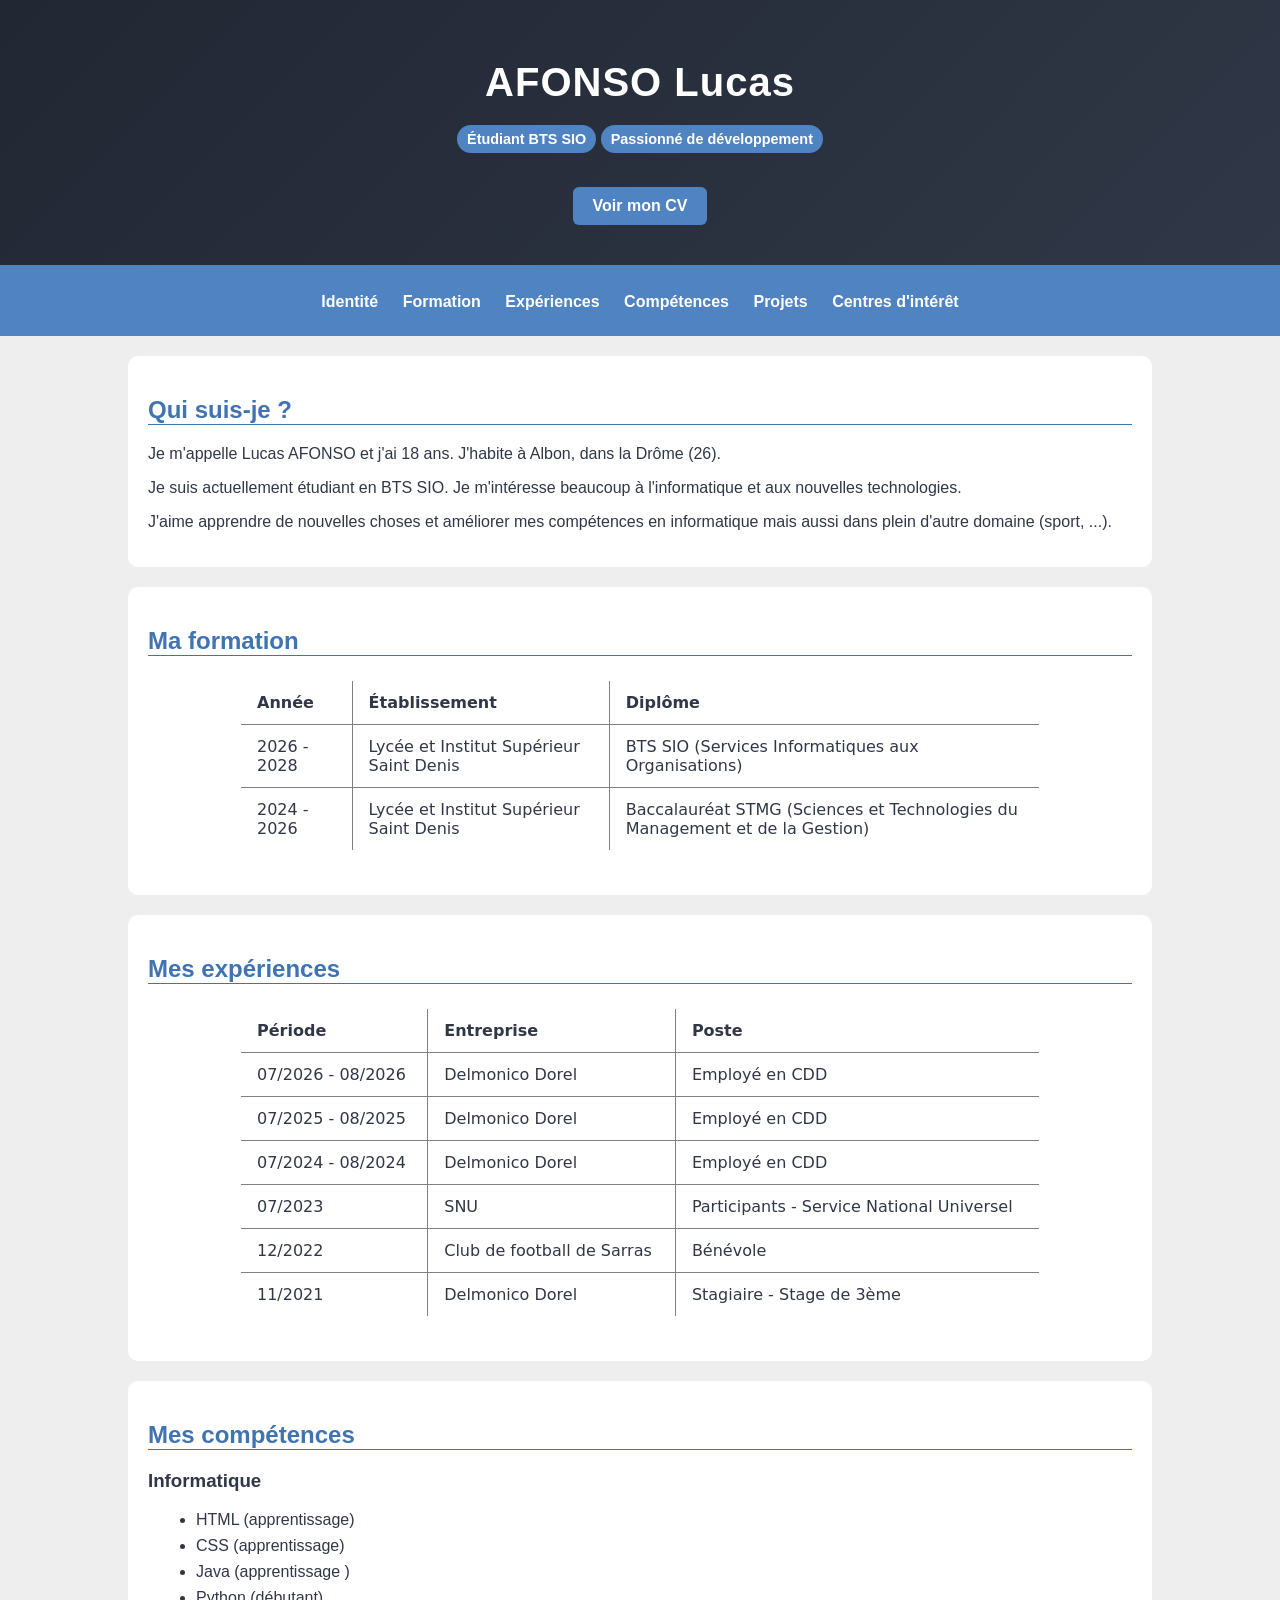
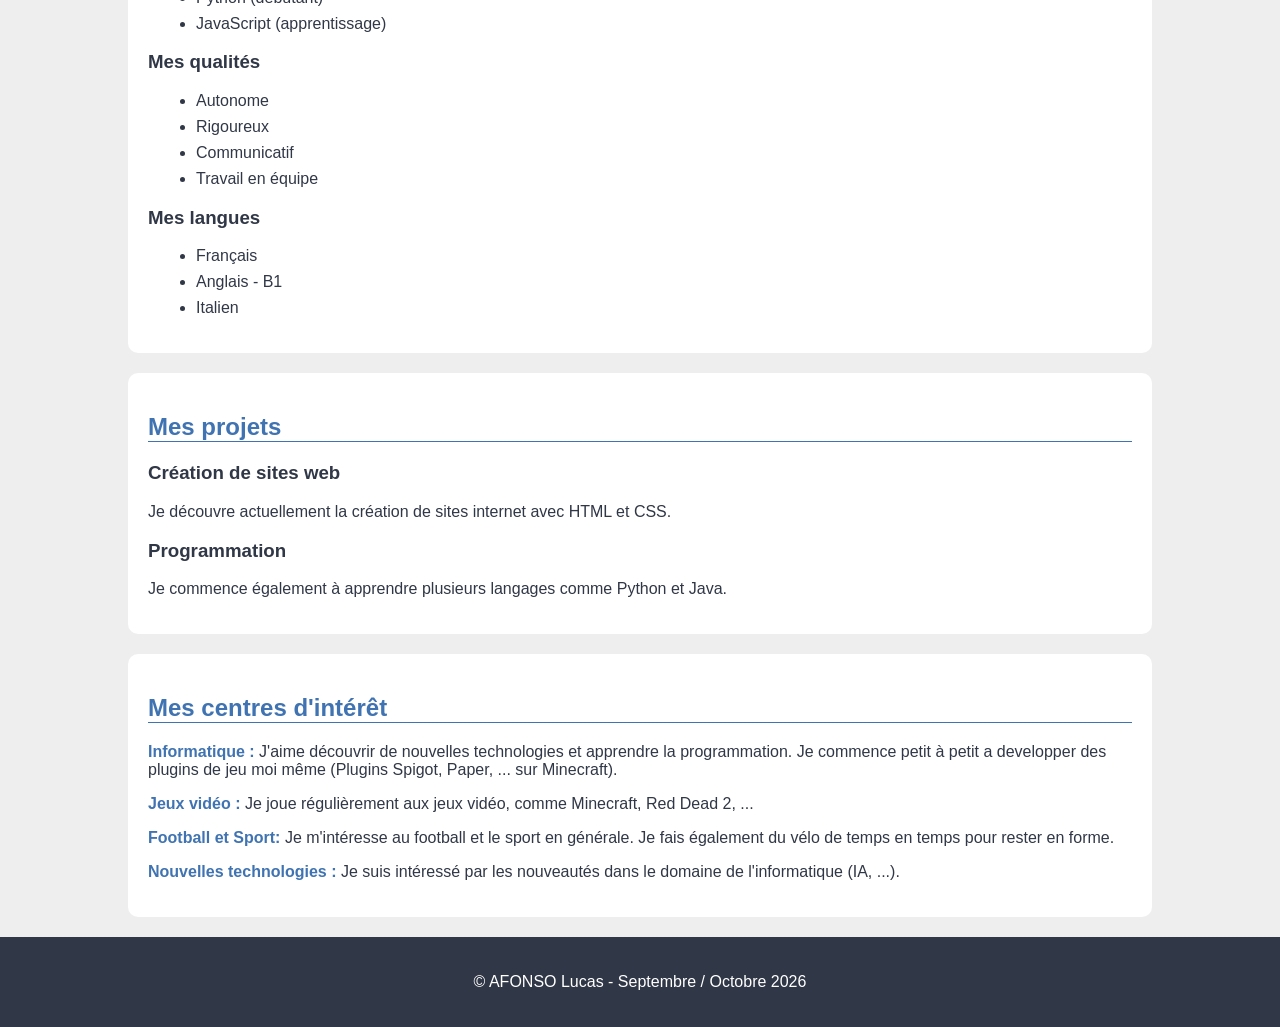
==== index.html @ 502ce1e8 "Add files via upload" ====
<!doctype html>
<html lang="fr">

<head>
  <meta charset="UTF-8" />
  <title>AFONSO Lucas, ma biographie</title>
  <link rel="stylesheet" href="css/style.css" />
</head>

<body>
  <header>
  <div class="header-container">
    <h1>AFONSO Lucas</h1>
    <p class="badge">Étudiant BTS SIO</p>
    <p class="badge">Passionné de développement</p>
    <div class="header-actions">
      <a href="CV .pdf" class="btn-primary" target="_blank">Voir mon CV</a>
    </div>
  </div>
</header>
  <nav>
    <a href="#identite">Identité</a>
    <a href="#formation">Formation</a>
    <a href="#experiences">Expériences</a>
    <a href="#competences">Compétences</a>
    <a href="#projets">Projets</a>
    <a href="#interets">Centres d'intérêt</a>
  </nav>
  <main>
    <!-- Mon identité -->
    <section id="identite">
      <h2>Qui suis-je ?</h2>
      <p>
        Je m'appelle Lucas AFONSO et j'ai 18 ans. J'habite à Albon, dans la
        Drôme (26).
      </p>
      <p>
        Je suis actuellement étudiant en BTS SIO. Je m'intéresse beaucoup à
        l'informatique et aux nouvelles technologies.
      </p>
      <p>
        J'aime apprendre de nouvelles choses et améliorer mes compétences en
        informatique mais aussi dans plein d'autre domaine (sport, ...).
      </p>
    </section>

    <!-- Ma formation -->
    <section id="formation">
      <h2>Ma formation</h2>
      <table border="1">
        <thead>
          <tr>
            <th scope="col">Année</th>
            <th scope="col">Établissement</th>
            <th scope="col">Diplôme</th>
          </tr>
        </thead>
        <tbody>
          <tr>
            <td>2026 - 2028</td>
            <td>Lycée et Institut Supérieur Saint Denis</td>
            <td>BTS SIO (Services Informatiques aux Organisations)</td>
          </tr>
          <tr>
            <td>2024 - 2026</td>
            <td>Lycée et Institut Supérieur Saint Denis</td>
            <td>Baccalauréat STMG (Sciences et Technologies du Management et de la Gestion)</td>
          </tr>
        </tbody>
      </table>
    </section>

    <!-- Mes expériences -->
    <section id="experiences">
      <h2>Mes expériences</h2>
      <table border="1">
        <thead>
          <tr>
            <th scope="col">Période</th>
            <th scope="col">Entreprise</th>
            <th scope="col">Poste</th>
          </tr>
        </thead>
        <tbody>
          <tr>
            <td>07/2026 - 08/2026</td>
            <td>Delmonico Dorel</td>
            <td>Employé en CDD</td>
          </tr>
          <tr>
            <td>07/2025 - 08/2025</td>
            <td>Delmonico Dorel</td>
            <td>Employé en CDD</td>
          </tr>
          <tr>
            <td>07/2024 - 08/2024</td>
            <td>Delmonico Dorel</td>
            <td>Employé en CDD</td>
          </tr>
          <tr>
            <td>07/2023</td>
            <td>SNU</td>
            <td>Participants - Service National Universel</td>
          </tr>
          <tr>
            <td>12/2022</td>
            <td>Club de football de Sarras</td>
            <td>Bénévole</td>
          </tr>
          <tr>
            <td>11/2021</td>
            <td>Delmonico Dorel</td>
            <td>Stagiaire - Stage de 3ème</td>
          </tr>
        </tbody>
      </table>
    </section>

    <!-- Mes compétences -->
    <section id="competences">
      <h2>Mes compétences</h2>
      <h3>Informatique</h3>
      <ul>
        <li>HTML (apprentissage)</li>
        <li>CSS (apprentissage)</li>
        <li>Java (apprentissage )</li>
        <li>Python (débutant)</li>
        <li>JavaScript (apprentissage)</li>
      </ul>
      <h3>Mes qualités</h3>
      <ul>
        <li>Autonome</li>
        <li>Rigoureux</li>
        <li>Communicatif</li>
        <li>Travail en équipe</li>
      </ul>
      <h3>Mes langues</h3>
      <ul>
        <li>Français</li>
        <li>Anglais - B1</li>
        <li>Italien</li>
      </ul>
    </section>

    <!-- Mes projets -->
    <section id="projets">
      <h2>Mes projets</h2>
      <h3>Création de sites web</h3>
      <p>
        Je découvre actuellement la création de sites internet avec HTML et
        CSS.
      </p>
      <h3>Programmation</h3>
      <p>
        Je commence également à apprendre plusieurs langages comme Python et
        Java.
      </p>
    </section>

    <!-- Mes centres d'intérêt -->
    <section id="interets">
      <h2>Mes centres d'intérêt</h2>
      <p>
        <strong>Informatique :</strong>
        J'aime découvrir de nouvelles technologies et apprendre la
        programmation. Je commence petit à petit a developper des plugins de
        jeu moi même (Plugins Spigot, Paper, ... sur Minecraft).
      </p>
      <p>
        <strong>Jeux vidéo :</strong>
        Je joue régulièrement aux jeux vidéo, comme Minecraft, Red Dead 2, ...
      </p>
      <p>
        <strong>Football et Sport:</strong>
        Je m'intéresse au football et le sport en générale. Je fais également
        du vélo de temps en temps pour rester en forme.
      </p>
      <p>
        <strong>Nouvelles technologies :</strong>
        Je suis intéressé par les nouveautés dans le domaine de l'informatique
        (IA, ...).
      </p>
    </section>
  </main>
  <footer>
    <p>&copy; AFONSO Lucas - Septembre / Octobre 2026</p>
  </footer>
  <button id="btnRetourHaut" title="Retour en haut">↑</button>
  <script src="js/script.js"></script>
</body>

</html>
---- css/style.css ----
/* Body */
body {
  margin: auto;
  background-color: #eeeeee;
  font-family: Arial;
  color: #303746;
}

/* Header */
header {
  background: linear-gradient(135deg, #212733 0%, #303746 100%);
  color: white;
  text-align: center;
  padding: 60px 20px 40px 20px;
  border-bottom: 3px solid #4f83c2;
}

/* Titre Header */
header h1 {
  font-size: 2.5rem;
  margin: 0 0 10px 0;
  letter-spacing: 1px;
}

/* Header Actions */
.header-actions {
  margin-top: 20px;
}

/* Bouton CV*/
.btn-primary {
  display: inline-block;
  background-color: #4f83c2;
  color: white;
  padding: 10px 20px;
  border-radius: 6px;
  text-decoration: none;
  font-weight: bold;
  transition: background-color 0.2s ease, transform 0.2s ease;
}

/* Bouton CV (passage souris) */
.btn-primary:hover {
  background-color: #3a6699;
  transform: translateY(-2px);
}

/* Badge Header */
header p.badge {
  display: inline-block;
  background-color: #4f83c2;
  color: white;
  padding: 6px 10px;
  border-radius: 20px;
  font-size: 0.9rem;
  font-weight: bold;
  margin-top: 10px;
}

/* Menu navigation */
nav {
  background-color: #4f83c2;
  text-align: center;
  padding: 15px;
  width: 100%;
  box-sizing: border-box;
  z-index: 1000;
  position: sticky;
  top: 0;
}

/* Menu navigation (liens) */
nav a{
  display: inline-block;
  background-color: #4f83c2;
  color: white;
  padding: 10px 10px;
  border-radius: 6px;
  text-decoration: none;
  font-weight: bold;
  transition: background-color 0.2s ease, transform 0.2s ease;
}

/* Menu navigation (passage souris) */
nav a:hover {
  background-color: #3a6699;
  transform: translateY(-2px);
}

/* main */
main {
  width: 80%;
  margin: auto;
}

/* Sections */
section {
  background-color: white;
  margin-top: 20px;
  padding: 20px;
  border: 1px;
  border-radius: 10px;
}

/* Titres */
h2 {
  color: #3f73b1;
  border-bottom: 1px solid #3f73b1;
}

/* Titres */
h3 {
  color: #303746;
}

/* Texte en gras */
strong {
  color: #3f73b1;
}

/* Listes */
li {
  margin: 8px;
}

/* Pied de page */
footer {
  background-color: #303746;
  color: white;
  text-align: center;
  padding: 20px;
  margin-top: 20px;
}

/* Bouton de retour en haut */
#btnRetourHaut {
  display: none;
  position: fixed;
  bottom: 30px;
  right: 30px;
  background-color: #4f83c2;
  color: white;
  border: none;
  cursor: pointer;
  width: 50px;
  height: 50px;
  border-radius: 50%;
  font-size: 20px;
  text-align: center;
  line-height: 50px;
  padding: 0;
  box-shadow: 0 4px 10px rgba(0, 0, 0, 0.2);
  transition: all 0.3s ease;
  display: flex;
  justify-content: center;
  align-items: center;
}

#btnRetourHaut:hover {
  background-color: #3a6699;
  transform: translateY(-5px);
  box-shadow: 0 6px 15px rgba(0, 0, 0, 0.3);
}

/* Style pour les tableaux */
table {
  width: 100%;
  max-width: 800px;
  margin: 24px auto; 
  border-collapse: collapse;
  font-family: system-ui, -apple-system, sans-serif;
  border-radius: 8px;
  overflow: hidden;
  background-color: #ffffff;
}

th,
td {
  padding: 12px 16px;
  text-align: left;
}
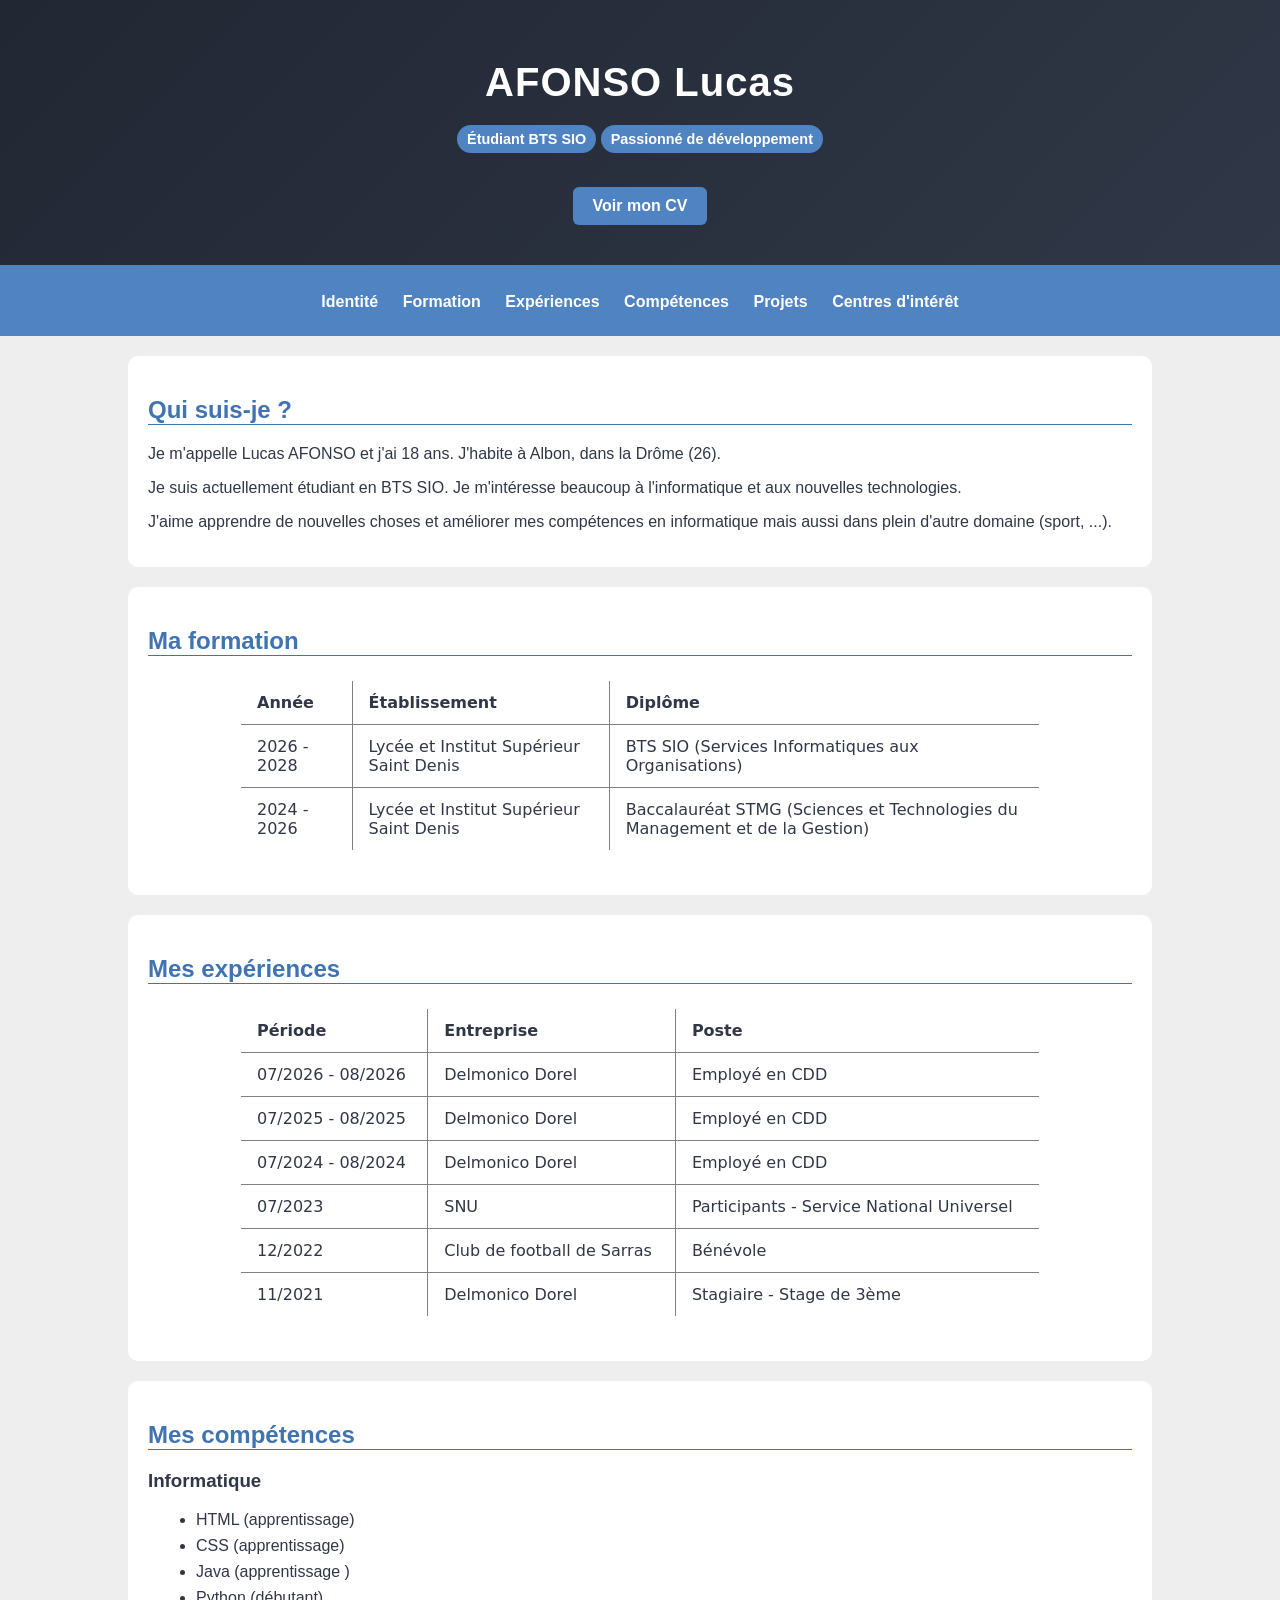
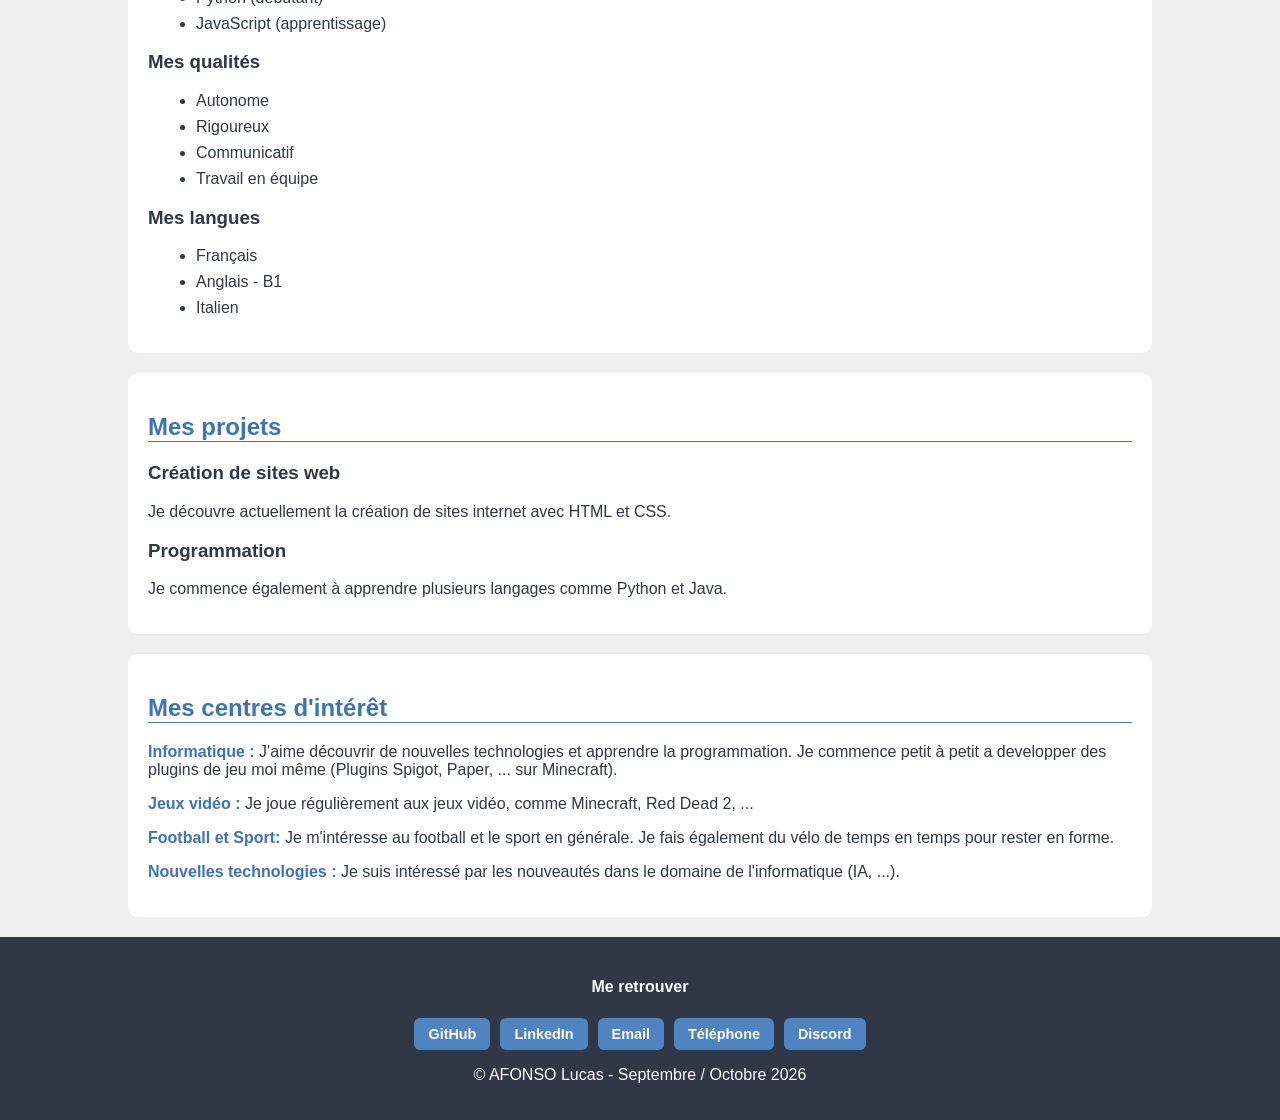
==== commit 9d679622: "Add files via upload" ====
--- a/index.html
+++ b/index.html
@@ -3,6 +3,8 @@
 
 <head>
   <meta charset="UTF-8" />
+  <meta name="viewport" content="width=device-width, initial-scale=1.0" />
+  <meta name="description" content="Biographie de Lucas AFONSO, étudiant en BTS SIO, passionné d'informatique et de nouvelles technologies." />
   <title>AFONSO Lucas, ma biographie</title>
   <link rel="stylesheet" href="css/style.css" />
 </head>
@@ -183,6 +185,16 @@
     </section>
   </main>
   <footer>
+    <div class="footer-col">
+      <h4> Me retrouver </h4>
+      <div class="footer-socials">
+        <a href="https://github.com/Souxch06" target="_blank" rel="noopener">GitHub</a>
+        <a href="https://www.linkedin.com/in/lucas-afonso-4b09b1435" target="_blank" rel="noopener">LinkedIn</a>
+        <a href="mailto:lucasafonso0726@gmail.com">Email</a>
+        <a href="tel:+33650060855" title="06 50 06 08 55">Téléphone</a>
+        <a href="https://discord.com/users/skibidi_souxch" title="skibidi_souxch" target="_blank" rel="noopener">Discord</a>
+      </div>
+    </div>
     <p>&copy; AFONSO Lucas - Septembre / Octobre 2026</p>
   </footer>
   <button id="btnRetourHaut" title="Retour en haut">↑</button>
--- a/css/style.css
+++ b/css/style.css
@@ -130,6 +130,40 @@
   text-align: center;
   padding: 20px;
   margin-top: 20px;
+}
+
+.footer-col {
+  text-align: center;
+}
+
+.footer-socials {
+  display: flex;
+  flex-wrap: wrap;
+  justify-content: center;
+  align-items: center;
+  gap: 10px;
+  width: 100%;
+  margin-top: 10px;
+}
+
+.footer-socials a {
+  display: inline-flex;
+  justify-content: center;
+  align-items: center;
+  background-color: #4f83c2;
+  color: #ffffff;
+  padding: 8px 14px;
+  border-radius: 6px;
+  text-decoration: none;
+  font-weight: bold;
+  font-size: 0.9rem;
+  transition: background-color 0.2s ease, transform 0.2s ease;
+  text-align: center;
+}
+
+.footer-socials a:hover {
+  background-color: #3a6699;
+  transform: translateY(-2px);
 }
 
 /* Bouton de retour en haut */
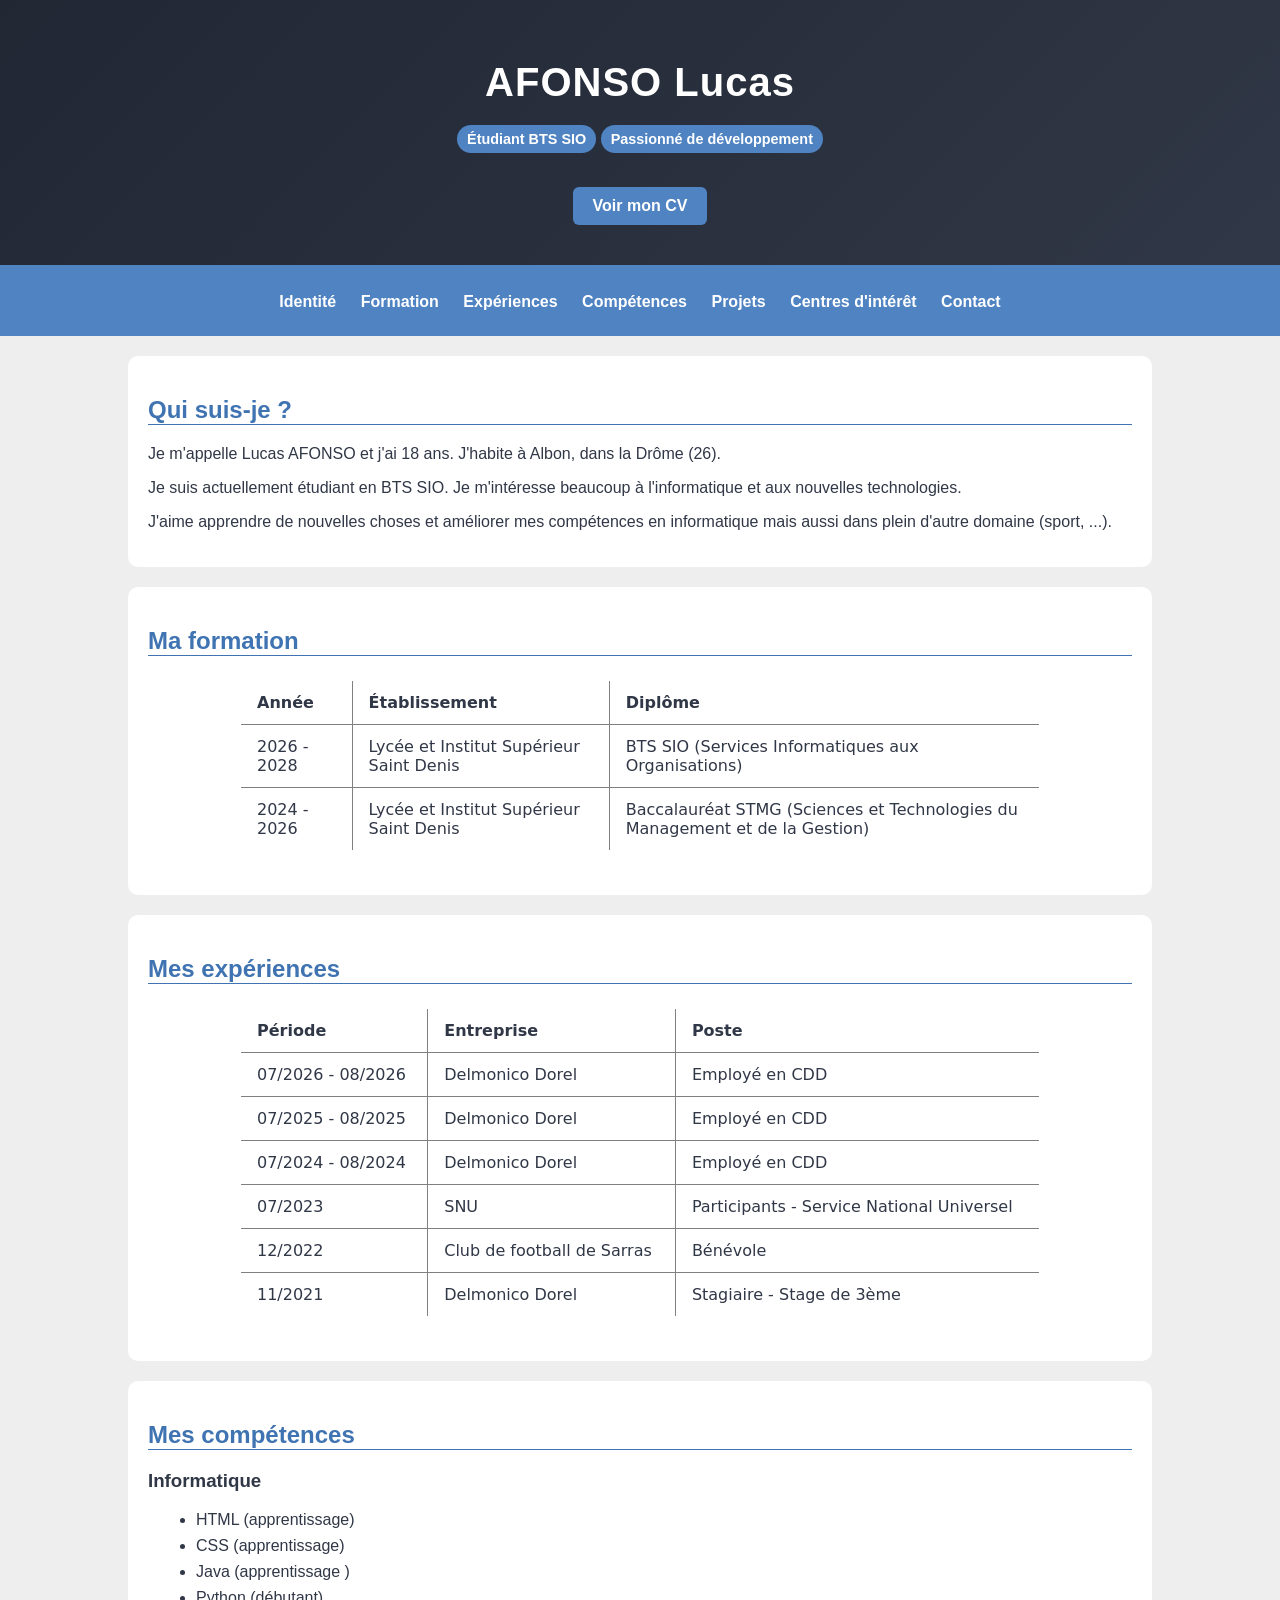
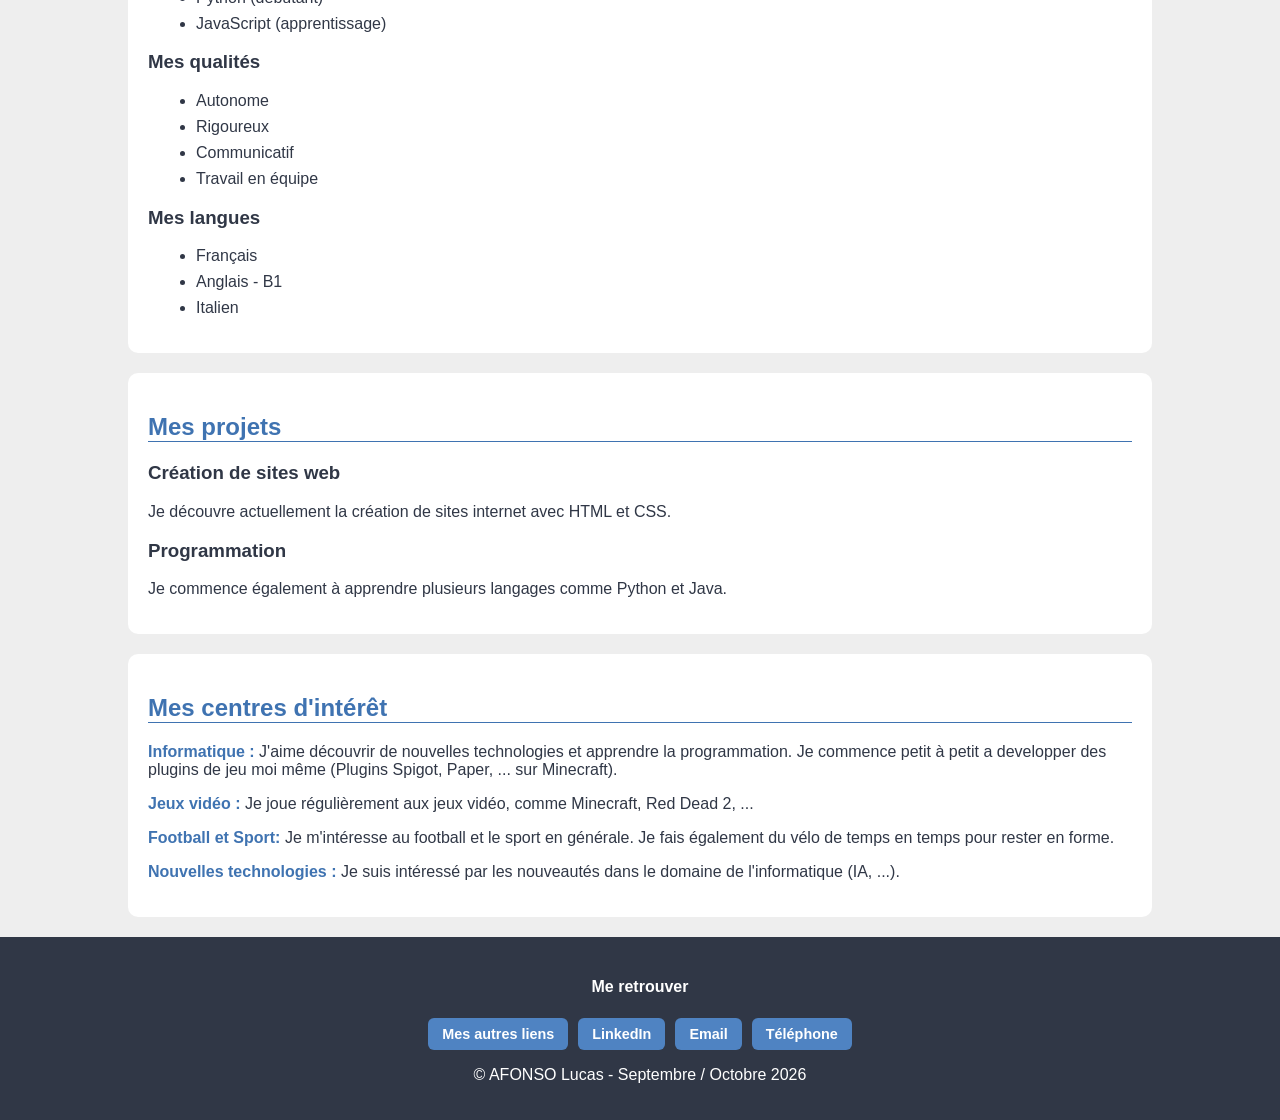
==== commit 8a6371f3: "Add files via upload" ====
--- a/index.html
+++ b/index.html
@@ -27,6 +27,7 @@
     <a href="#competences">Compétences</a>
     <a href="#projets">Projets</a>
     <a href="#interets">Centres d'intérêt</a>
+    <a href="contact.html" class="btn-secondary">Contact</a>
   </nav>
   <main>
     <!-- Mon identité -->
@@ -188,11 +189,10 @@
     <div class="footer-col">
       <h4> Me retrouver </h4>
       <div class="footer-socials">
-        <a href="https://github.com/Souxch06" target="_blank" rel="noopener">GitHub</a>
+        <a href="https://klyx.lol/souxch" target="_blank" rel="noopener">Mes autres liens</a>
         <a href="https://www.linkedin.com/in/lucas-afonso-4b09b1435" target="_blank" rel="noopener">LinkedIn</a>
         <a href="mailto:lucasafonso0726@gmail.com">Email</a>
         <a href="tel:+33650060855" title="06 50 06 08 55">Téléphone</a>
-        <a href="https://discord.com/users/skibidi_souxch" title="skibidi_souxch" target="_blank" rel="noopener">Discord</a>
       </div>
     </div>
     <p>&copy; AFONSO Lucas - Septembre / Octobre 2026</p>
--- a/css/style.css
+++ b/css/style.css
@@ -64,7 +64,6 @@
   padding: 15px;
   width: 100%;
   box-sizing: border-box;
-  z-index: 1000;
   position: sticky;
   top: 0;
 }
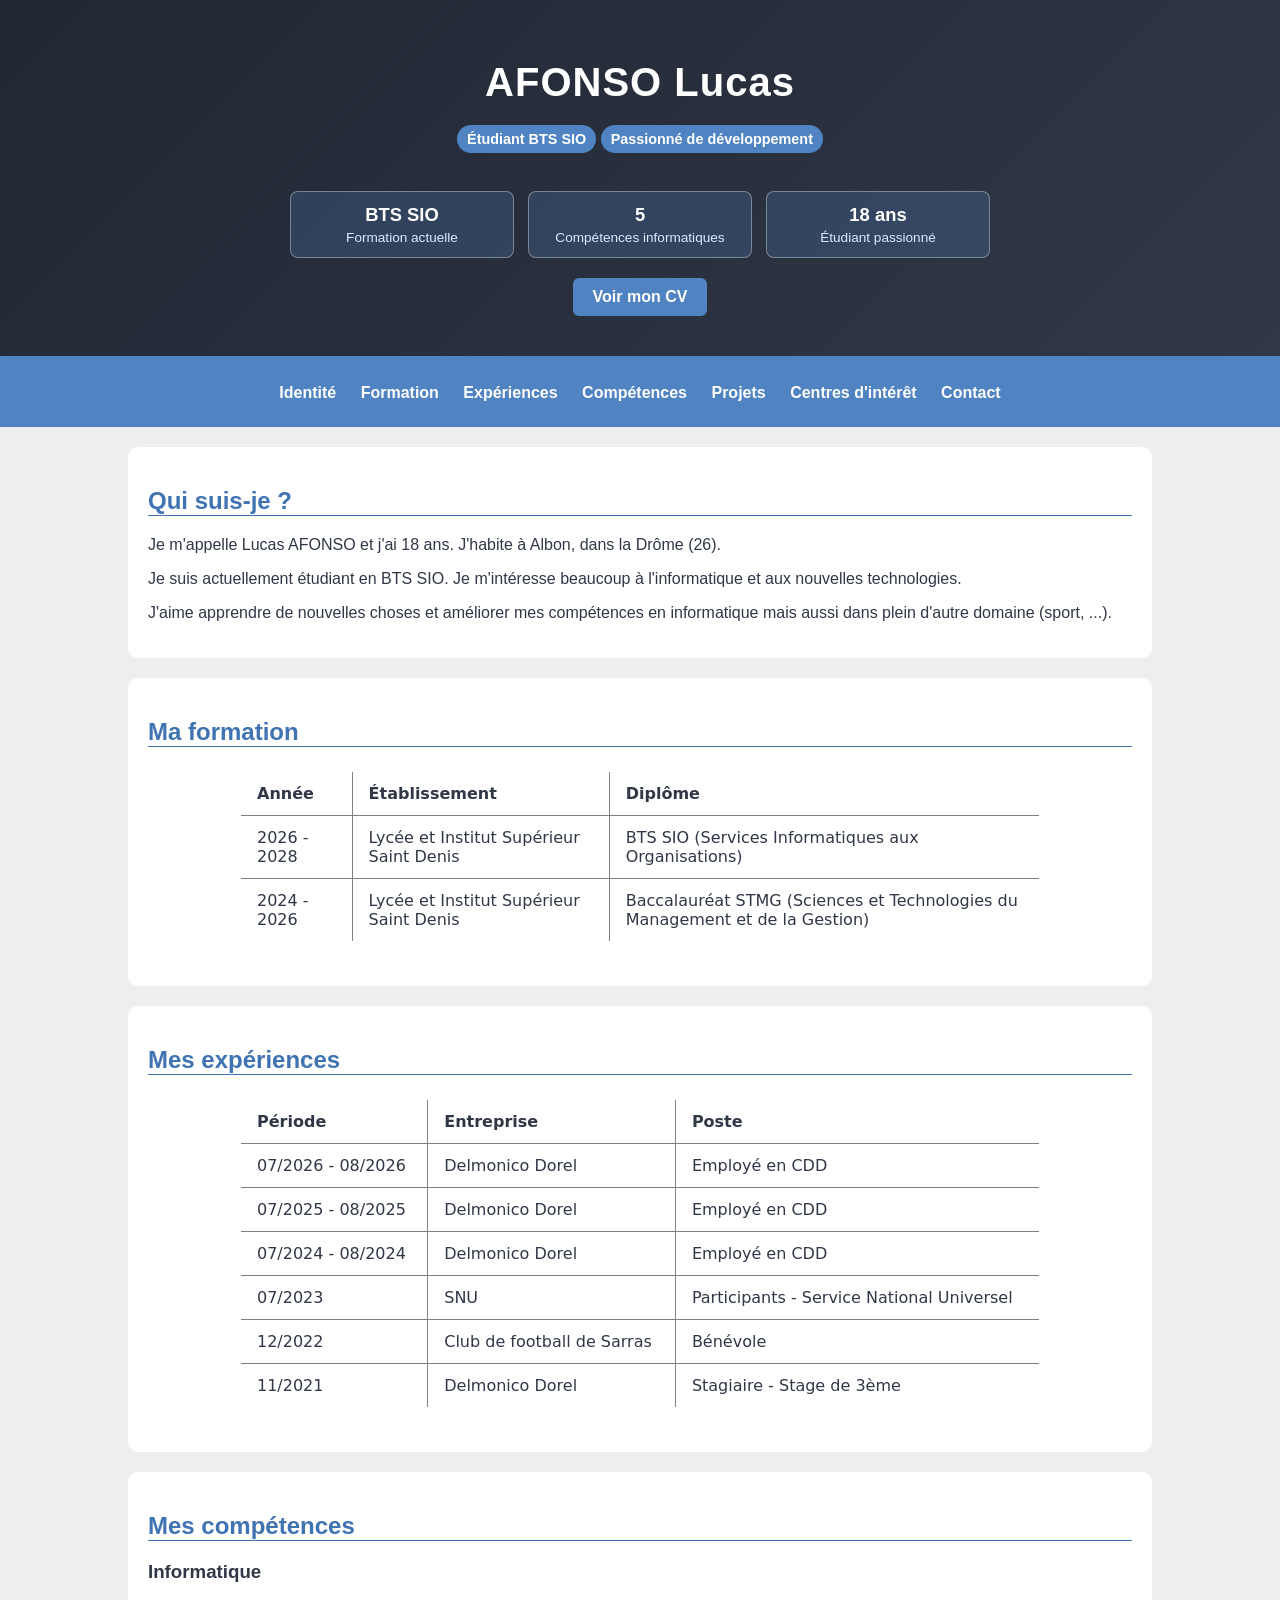
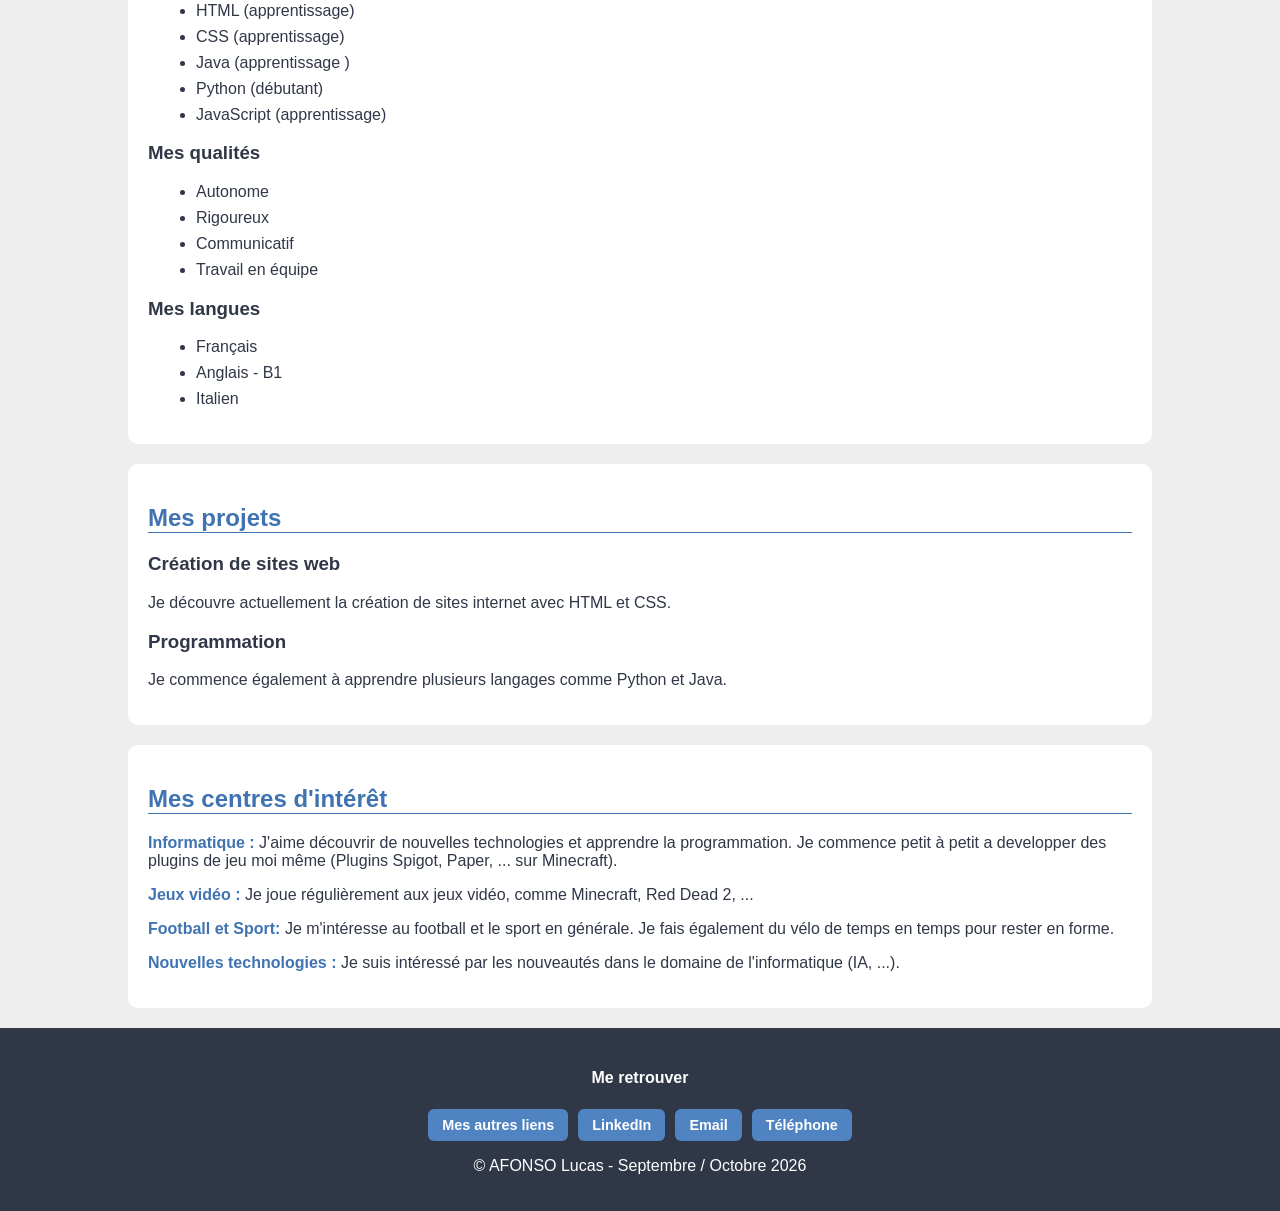
==== commit 7a069c12: "Add files via upload" ====
--- a/index.html
+++ b/index.html
@@ -15,6 +15,20 @@
     <h1>AFONSO Lucas</h1>
     <p class="badge">Étudiant BTS SIO</p>
     <p class="badge">Passionné de développement</p>
+    <div class="header-stats" aria-label="Quelques informations">
+      <div class="header-stat">
+        <strong>BTS SIO</strong>
+        <span>Formation actuelle</span>
+      </div>
+      <div class="header-stat">
+        <strong>5</strong>
+        <span>Compétences informatiques</span>
+      </div>
+      <div class="header-stat">
+        <strong>18 ans</strong>
+        <span>Étudiant passionné</span>
+      </div>
+    </div>
     <div class="header-actions">
       <a href="CV .pdf" class="btn-primary" target="_blank">Voir mon CV</a>
     </div>
@@ -192,8 +206,11 @@
         <a href="https://klyx.lol/souxch" target="_blank" rel="noopener">Mes autres liens</a>
         <a href="https://www.linkedin.com/in/lucas-afonso-4b09b1435" target="_blank" rel="noopener">LinkedIn</a>
         <a href="mailto:lucasafonso0726@gmail.com">Email</a>
-        <a href="tel:+33650060855" title="06 50 06 08 55">Téléphone</a>
-      </div>
+        <button type="button" class="copy-phone" data-phone="06 50 06 08 55">
+          Téléphone
+        </button>
+      </div>
+      <p class="copy-status" aria-live="polite"></p>
     </div>
     <p>&copy; AFONSO Lucas - Septembre / Octobre 2026</p>
   </footer>
--- a/css/style.css
+++ b/css/style.css
@@ -1,4 +1,4 @@
-/* Body */
+/* Base */
 body {
   margin: auto;
   background-color: #eeeeee;
@@ -15,19 +15,17 @@
   border-bottom: 3px solid #4f83c2;
 }
 
-/* Titre Header */
 header h1 {
   font-size: 2.5rem;
   margin: 0 0 10px 0;
   letter-spacing: 1px;
 }
 
-/* Header Actions */
 .header-actions {
   margin-top: 20px;
 }
 
-/* Bouton CV*/
+/* Boutons et badges */
 .btn-primary {
   display: inline-block;
   background-color: #4f83c2;
@@ -36,16 +34,16 @@
   border-radius: 6px;
   text-decoration: none;
   font-weight: bold;
-  transition: background-color 0.2s ease, transform 0.2s ease;
-}
-
-/* Bouton CV (passage souris) */
+  transition:
+    background-color 0.2s ease,
+    transform 0.2s ease;
+}
+
 .btn-primary:hover {
   background-color: #3a6699;
   transform: translateY(-2px);
 }
 
-/* Badge Header */
 header p.badge {
   display: inline-block;
   background-color: #4f83c2;
@@ -57,7 +55,39 @@
   margin-top: 10px;
 }
 
-/* Menu navigation */
+.header-stats {
+  display: flex;
+  justify-content: center;
+  gap: 14px;
+  max-width: 700px;
+  margin: 24px auto 0;
+}
+
+.header-stat {
+  flex: 1;
+  padding: 12px 16px;
+  border: 1px solid rgba(255, 255, 255, 0.35);
+  border-radius: 8px;
+  background-color: rgba(79, 131, 194, 0.25);
+}
+
+.header-stat strong,
+.header-stat span {
+  display: block;
+}
+
+.header-stat strong {
+  color: #ffffff;
+  font-size: 1.15rem;
+}
+
+.header-stat span {
+  margin-top: 4px;
+  color: #dbeafe;
+  font-size: 0.85rem;
+}
+
+/* Navigation */
 nav {
   background-color: #4f83c2;
   text-align: center;
@@ -68,8 +98,7 @@
   top: 0;
 }
 
-/* Menu navigation (liens) */
-nav a{
+nav a {
   display: inline-block;
   background-color: #4f83c2;
   color: white;
@@ -77,22 +106,22 @@
   border-radius: 6px;
   text-decoration: none;
   font-weight: bold;
-  transition: background-color 0.2s ease, transform 0.2s ease;
-}
-
-/* Menu navigation (passage souris) */
+  transition:
+    background-color 0.2s ease,
+    transform 0.2s ease;
+}
+
 nav a:hover {
   background-color: #3a6699;
   transform: translateY(-2px);
 }
 
-/* main */
+/* Contenu */
 main {
   width: 80%;
   margin: auto;
 }
 
-/* Sections */
 section {
   background-color: white;
   margin-top: 20px;
@@ -101,28 +130,24 @@
   border-radius: 10px;
 }
 
-/* Titres */
 h2 {
   color: #3f73b1;
   border-bottom: 1px solid #3f73b1;
 }
 
-/* Titres */
 h3 {
   color: #303746;
 }
 
-/* Texte en gras */
 strong {
   color: #3f73b1;
 }
 
-/* Listes */
 li {
   margin: 8px;
 }
 
-/* Pied de page */
+/* Footer */
 footer {
   background-color: #303746;
   color: white;
@@ -156,16 +181,88 @@
   text-decoration: none;
   font-weight: bold;
   font-size: 0.9rem;
-  transition: background-color 0.2s ease, transform 0.2s ease;
-  text-align: center;
-}
-
-.footer-socials a:hover {
+  transition:
+    background-color 0.2s ease,
+    transform 0.2s ease;
+  text-align: center;
+}
+
+.footer-socials a:hover,
+.copy-phone:hover {
   background-color: #3a6699;
   transform: translateY(-2px);
 }
 
-/* Bouton de retour en haut */
+.copy-phone {
+  display: inline-flex;
+  justify-content: center;
+  align-items: center;
+  background-color: #4f83c2;
+  color: #ffffff;
+  padding: 8px 14px;
+  border: none;
+  border-radius: 6px;
+  font: inherit;
+  font-size: 0.9rem;
+  font-weight: bold;
+  cursor: pointer;
+  transition:
+    background-color 0.2s ease,
+    transform 0.2s ease;
+}
+
+.copy-phone:focus-visible {
+  outline: 2px solid #ffffff;
+  outline-offset: 2px;
+}
+
+/* Notification de copie */
+.copy-status {
+  display: none;
+  position: fixed;
+  right: 24px;
+  bottom: 24px;
+  z-index: 1100;
+  max-width: min(360px, calc(100vw - 48px));
+  margin: 0;
+  padding: 14px 18px;
+  border: 2px solid;
+  border-radius: 8px;
+  color: #ffffff;
+  font-size: 1.05rem;
+  font-weight: bold;
+  line-height: 1.5;
+  box-shadow: 0 6px 18px rgba(0, 0, 0, 0.3);
+  animation: notification-entree 0.25s ease-out;
+}
+
+.copy-status:not(:empty) {
+  display: block;
+}
+
+.copy-status.copy-success {
+  border-color: #8ee6a1;
+  background-color: #176b32;
+}
+
+.copy-status.copy-error {
+  border-color: #ffaaa4;
+  background-color: #a52a24;
+}
+
+@keyframes notification-entree {
+  from {
+    opacity: 0;
+    transform: translateY(12px);
+  }
+
+  to {
+    opacity: 1;
+    transform: translateY(0);
+  }
+}
+
+/* Retour en haut */
 #btnRetourHaut {
   display: none;
   position: fixed;
@@ -195,13 +292,16 @@
   box-shadow: 0 6px 15px rgba(0, 0, 0, 0.3);
 }
 
-/* Style pour les tableaux */
+/* Tableaux */
 table {
   width: 100%;
   max-width: 800px;
-  margin: 24px auto; 
+  margin: 24px auto;
   border-collapse: collapse;
-  font-family: system-ui, -apple-system, sans-serif;
+  font-family:
+    system-ui,
+    -apple-system,
+    sans-serif;
   border-radius: 8px;
   overflow: hidden;
   background-color: #ffffff;
@@ -211,4 +311,15 @@
 td {
   padding: 12px 16px;
   text-align: left;
-}+}
+
+@media (max-width: 600px) {
+  header {
+    padding: 40px 15px 30px;
+  }
+
+  .header-stats {
+    flex-direction: column;
+    gap: 8px;
+  }
+}
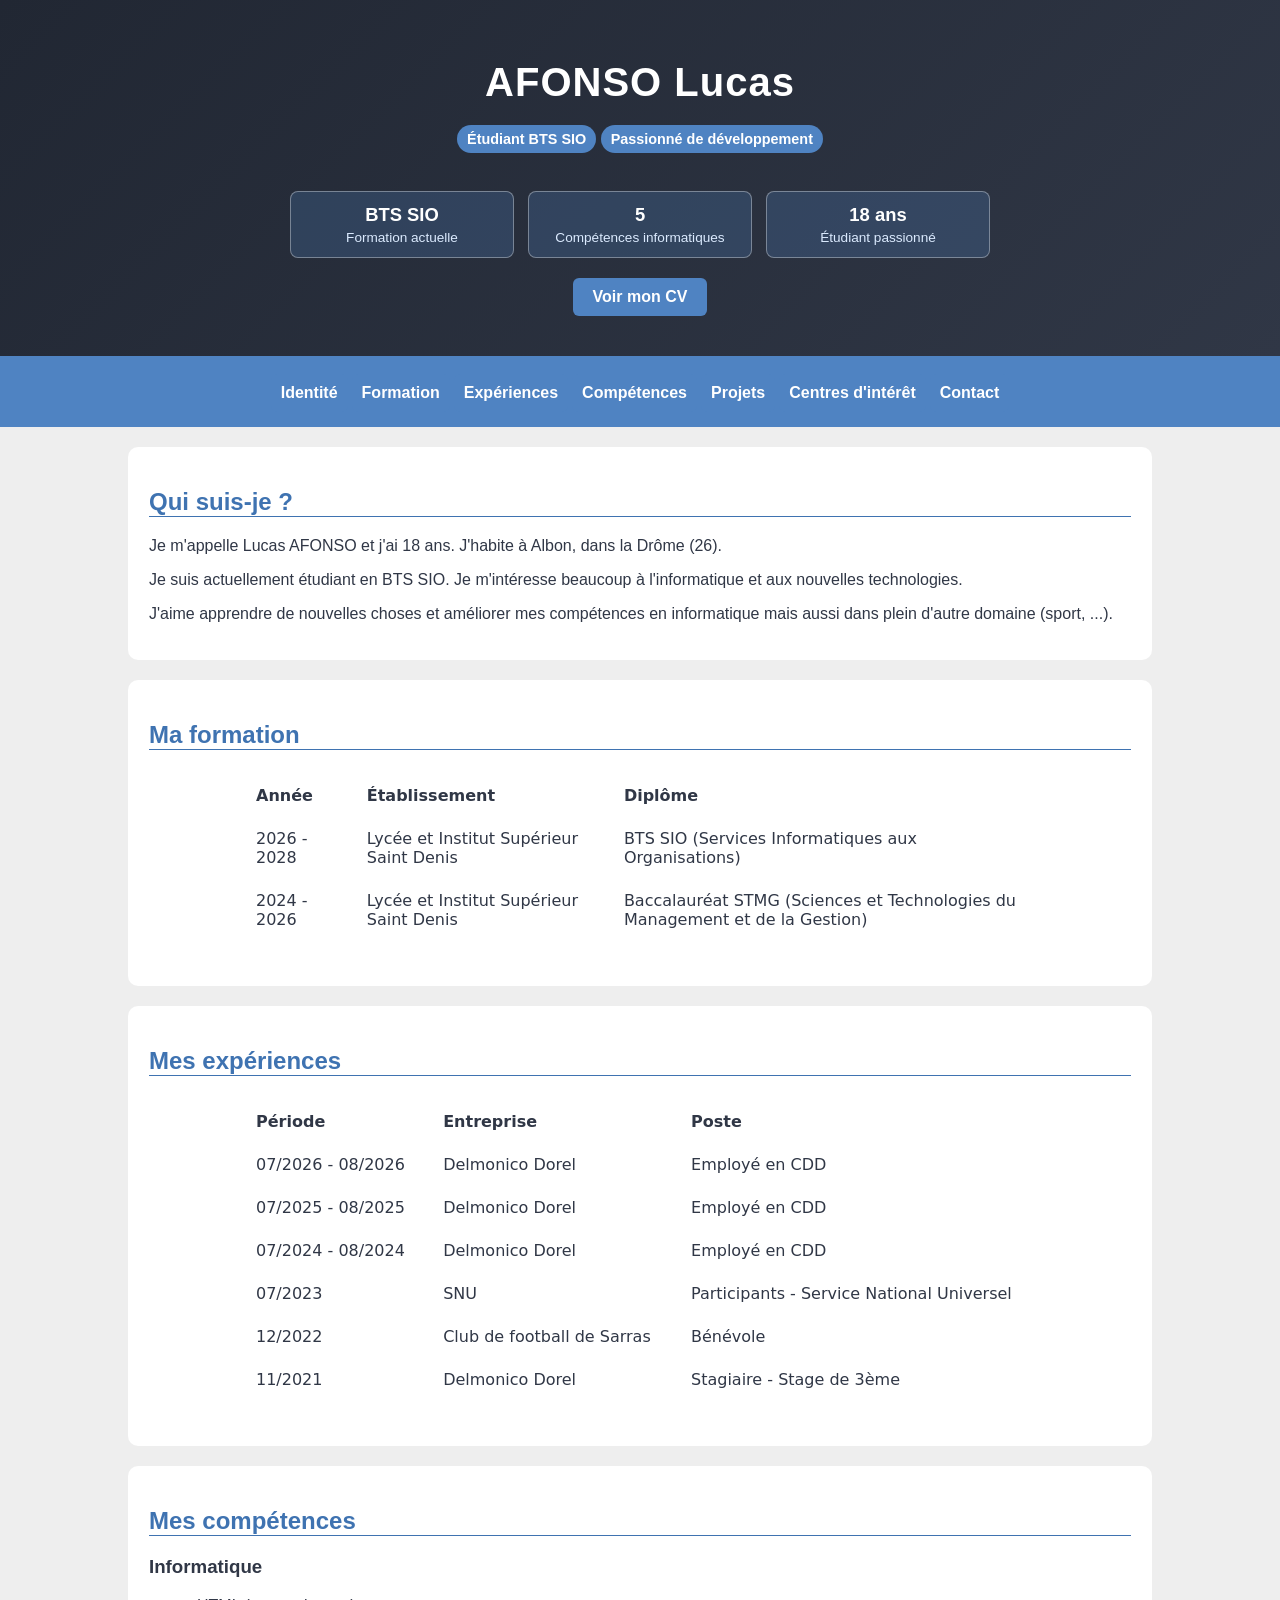
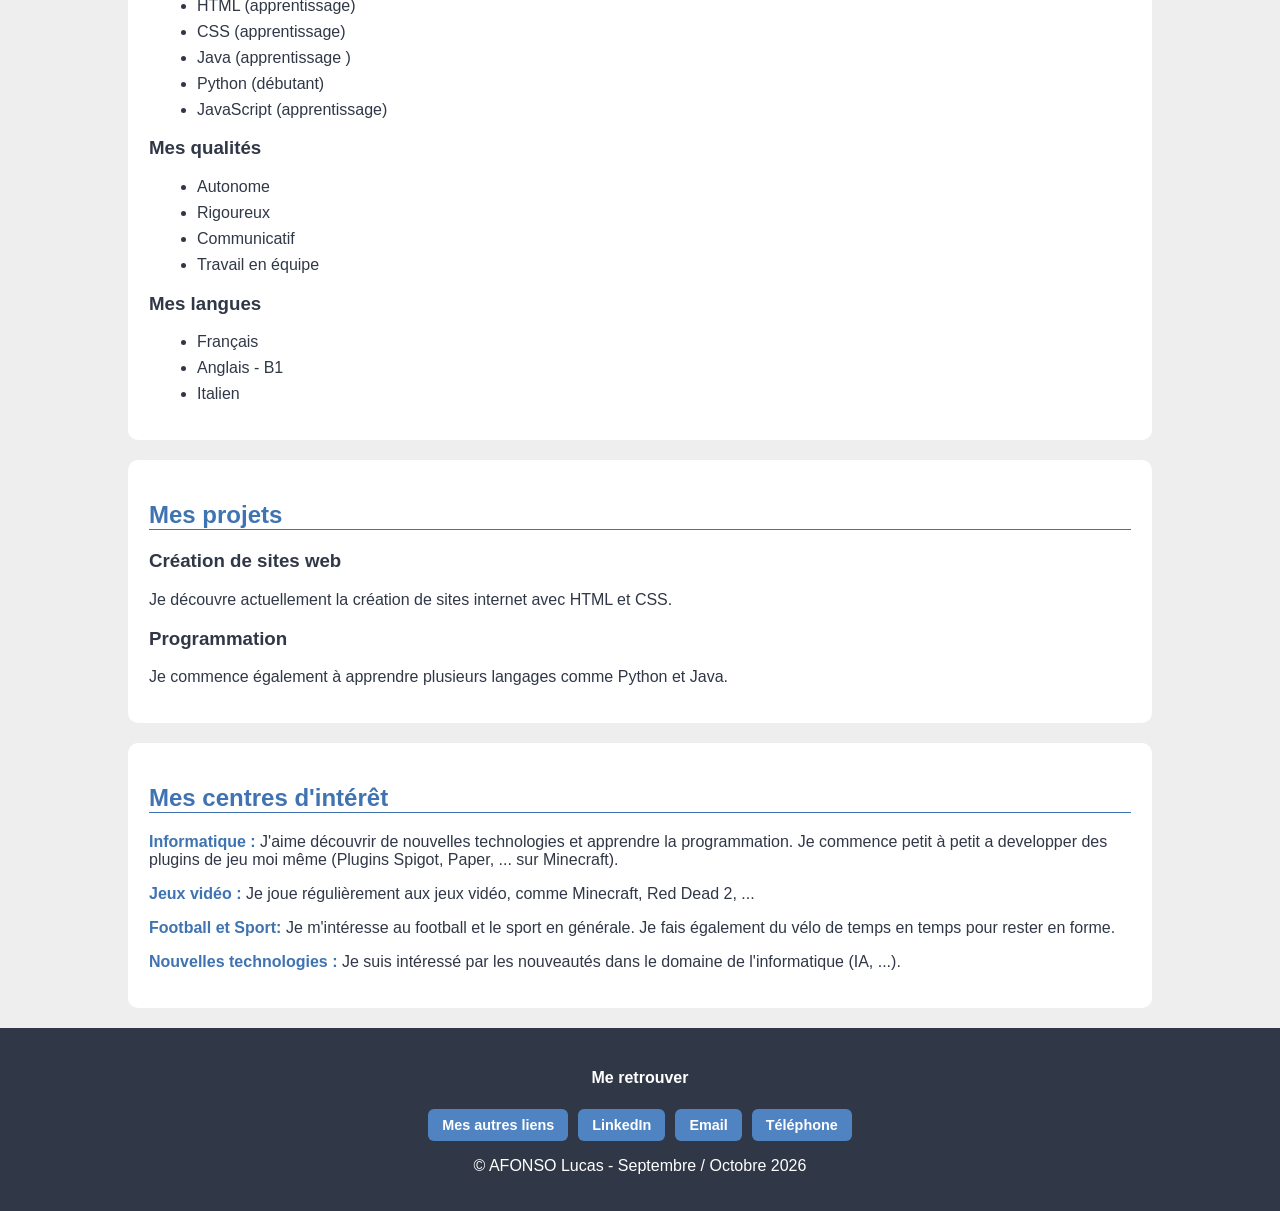
==== commit 395176b7: "Add files via upload" ====
--- a/index.html
+++ b/index.html
@@ -30,11 +30,15 @@
       </div>
     </div>
     <div class="header-actions">
-      <a href="CV .pdf" class="btn-primary" target="_blank">Voir mon CV</a>
+      <a href="CV .pdf" class="btn-primary" target="_blank" rel="noopener">Voir mon CV</a>
     </div>
   </div>
 </header>
-  <nav>
+  <nav aria-label="Navigation principale">
+    <button class="mobile-menu-button" type="button" aria-expanded="false" aria-controls="menu-navigation">
+      ☰ Menu
+    </button>
+    <div id="menu-navigation" class="menu-navigation">
     <a href="#identite">Identité</a>
     <a href="#formation">Formation</a>
     <a href="#experiences">Expériences</a>
@@ -42,6 +46,7 @@
     <a href="#projets">Projets</a>
     <a href="#interets">Centres d'intérêt</a>
     <a href="contact.html" class="btn-secondary">Contact</a>
+    </div>
   </nav>
   <main>
     <!-- Mon identité -->
@@ -64,7 +69,7 @@
     <!-- Ma formation -->
     <section id="formation">
       <h2>Ma formation</h2>
-      <table border="1">
+      <table>
         <thead>
           <tr>
             <th scope="col">Année</th>
@@ -90,7 +95,7 @@
     <!-- Mes expériences -->
     <section id="experiences">
       <h2>Mes expériences</h2>
-      <table border="1">
+      <table>
         <thead>
           <tr>
             <th scope="col">Période</th>
--- a/css/style.css
+++ b/css/style.css
@@ -1,9 +1,14 @@
 /* Base */
+* {
+  box-sizing: border-box;
+}
+
 body {
   margin: auto;
   background-color: #eeeeee;
   font-family: Arial;
   color: #303746;
+  overflow-x: hidden;
 }
 
 /* Header */
@@ -96,6 +101,7 @@
   box-sizing: border-box;
   position: sticky;
   top: 0;
+  z-index: 1000;
 }
 
 nav a {
@@ -109,6 +115,16 @@
   transition:
     background-color 0.2s ease,
     transform 0.2s ease;
+}
+
+.mobile-menu-button {
+  display: none;
+}
+
+.menu-navigation {
+  display: flex;
+  justify-content: center;
+  gap: 4px;
 }
 
 nav a:hover {
@@ -126,7 +142,7 @@
   background-color: white;
   margin-top: 20px;
   padding: 20px;
-  border: 1px;
+  border: 1px solid transparent;
   border-radius: 10px;
 }
 
@@ -315,11 +331,163 @@
 
 @media (max-width: 600px) {
   header {
-    padding: 40px 15px 30px;
+    padding: 34px 14px 28px;
+  }
+
+  header h1 {
+    font-size: clamp(1.8rem, 8vw, 2.2rem);
+    margin-bottom: 8px;
+  }
+
+  header p.badge {
+    display: block;
+    width: fit-content;
+    max-width: 100%;
+    margin: 10px auto 0;
   }
 
   .header-stats {
     flex-direction: column;
+    gap: 7px;
+    margin-top: 18px;
+  }
+
+  .header-stat {
+    display: flex;
+    align-items: center;
+    justify-content: space-between;
+    gap: 12px;
+    padding: 10px 13px;
+    text-align: left;
+  }
+
+  .header-stat span {
+    margin-top: 0;
+    text-align: right;
+  }
+
+  .header-actions {
+    margin-top: 18px;
+  }
+
+  .btn-primary {
+    width: 100%;
+    padding: 12px 16px;
+  }
+
+  nav {
+    padding: 8px 10px;
+  }
+
+  .mobile-menu-button {
+    display: block;
+    width: 100%;
+    padding: 10px;
+    border: 1px solid rgba(255, 255, 255, 0.45);
+    border-radius: 6px;
+    background-color: #3a6699;
+    color: #ffffff;
+    font: inherit;
+    font-weight: bold;
+    cursor: pointer;
+  }
+
+  .mobile-menu-button:focus-visible {
+    outline: 2px solid #ffffff;
+    outline-offset: 2px;
+  }
+
+  .menu-navigation {
+    display: none;
+    flex-direction: column;
+    gap: 5px;
+    padding-top: 8px;
+  }
+
+  nav.menu-open .menu-navigation {
+    display: flex;
+    animation: menu-apparition 0.2s ease-out;
+  }
+
+  .menu-navigation a {
+    width: 100%;
+    padding: 10px;
+    font-size: 0.9rem;
+  }
+
+  @keyframes menu-apparition {
+    from {
+      opacity: 0;
+      transform: translateY(-5px);
+    }
+
+    to {
+      opacity: 1;
+      transform: translateY(0);
+    }
+  }
+
+  main {
+    width: 100%;
+    padding: 0 10px;
+  }
+
+  section {
+    margin-top: 10px;
+    padding: 15px 13px;
+    border-radius: 8px;
+  }
+
+  h2 {
+    margin-top: 4px;
+    font-size: 1.3rem;
+  }
+
+  table {
+    display: table;
+    max-width: 100%;
+    margin: 16px 0;
+    white-space: nowrap;
+  }
+
+  section:has(table) {
+    overflow-x: auto;
+  }
+
+  th,
+  td {
+    padding: 9px 11px;
+    font-size: 0.88rem;
+  }
+
+  footer {
+    padding: 18px 10px;
+  }
+
+  .footer-socials {
     gap: 8px;
   }
-}
+
+  .footer-socials a,
+  .copy-phone {
+    flex: 1 1 calc(50% - 8px);
+    min-height: 38px;
+    padding: 8px 6px;
+  }
+
+  .copy-status {
+    right: 12px;
+    bottom: 12px;
+    max-width: calc(100vw - 24px);
+    padding: 12px 14px;
+    font-size: 0.95rem;
+  }
+
+  #btnRetourHaut {
+    right: 14px;
+    bottom: 14px;
+    width: 44px;
+    height: 44px;
+    font-size: 18px;
+  }
+}
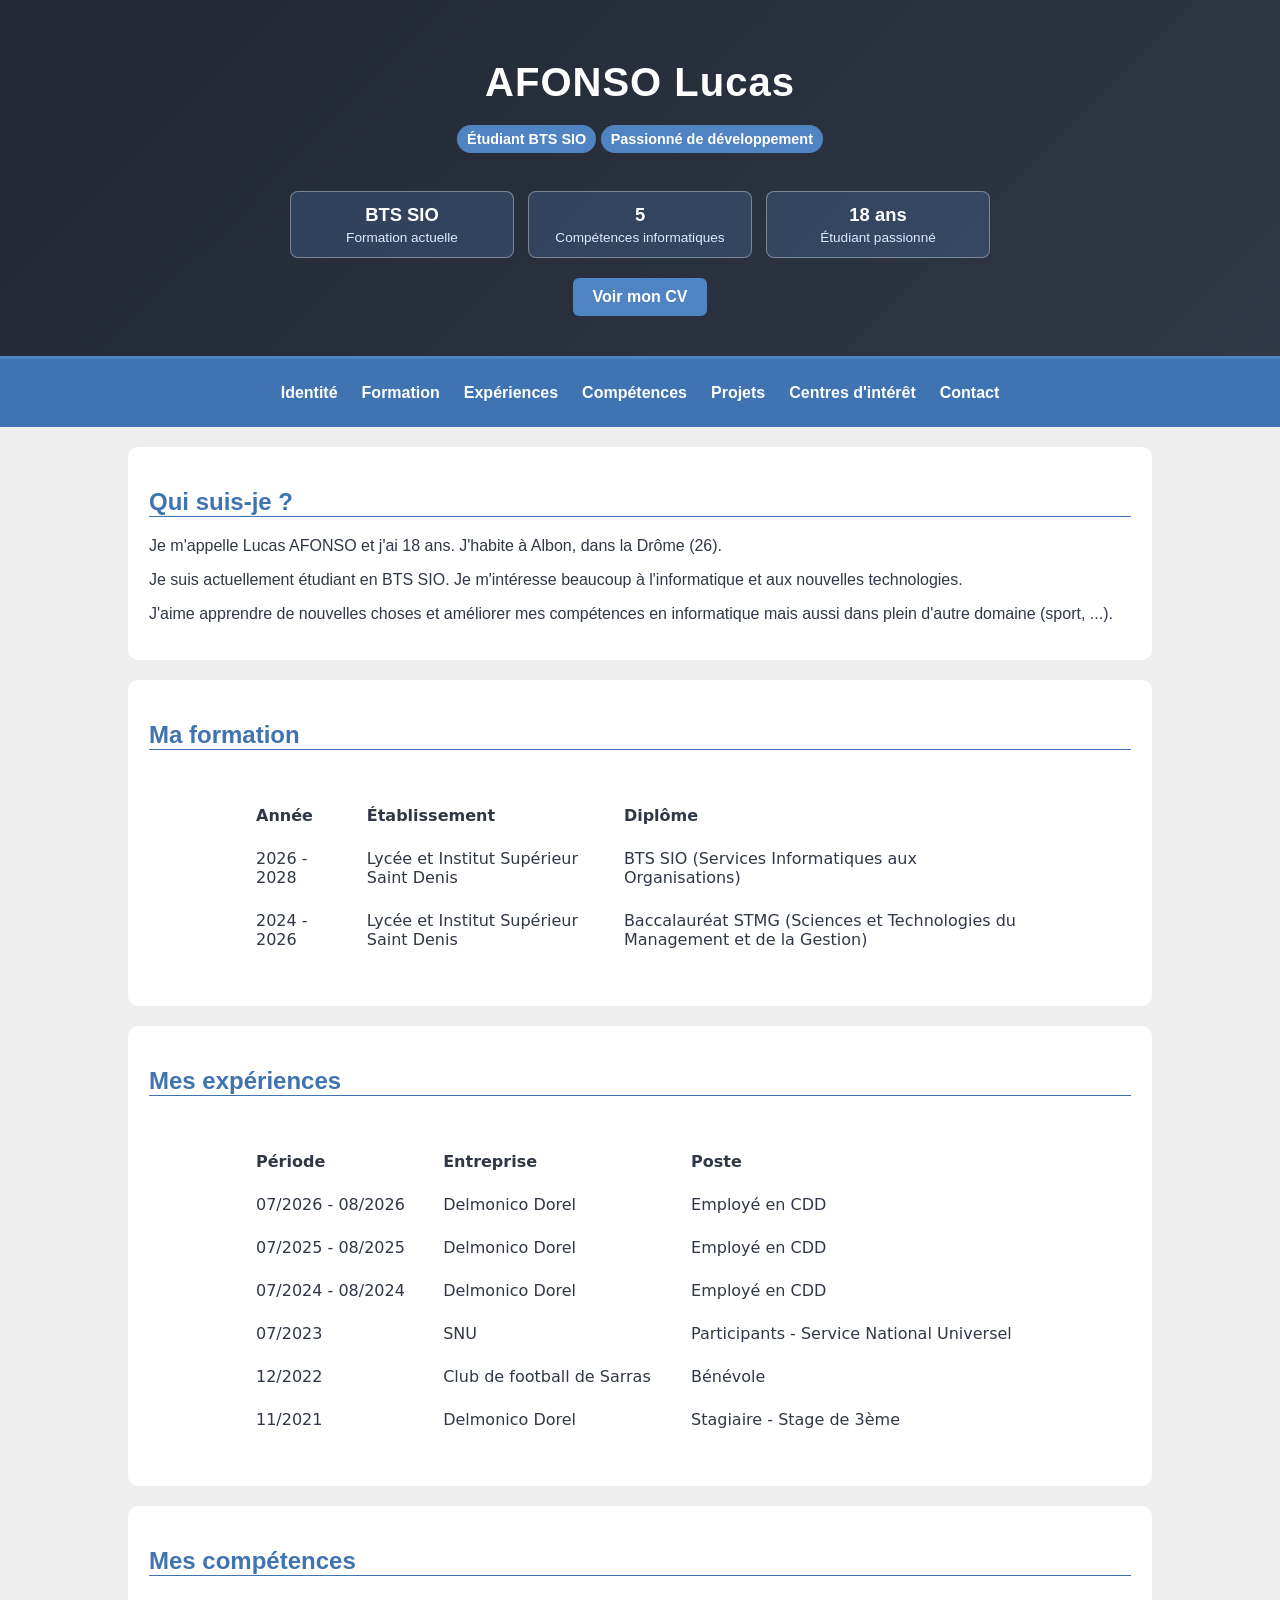
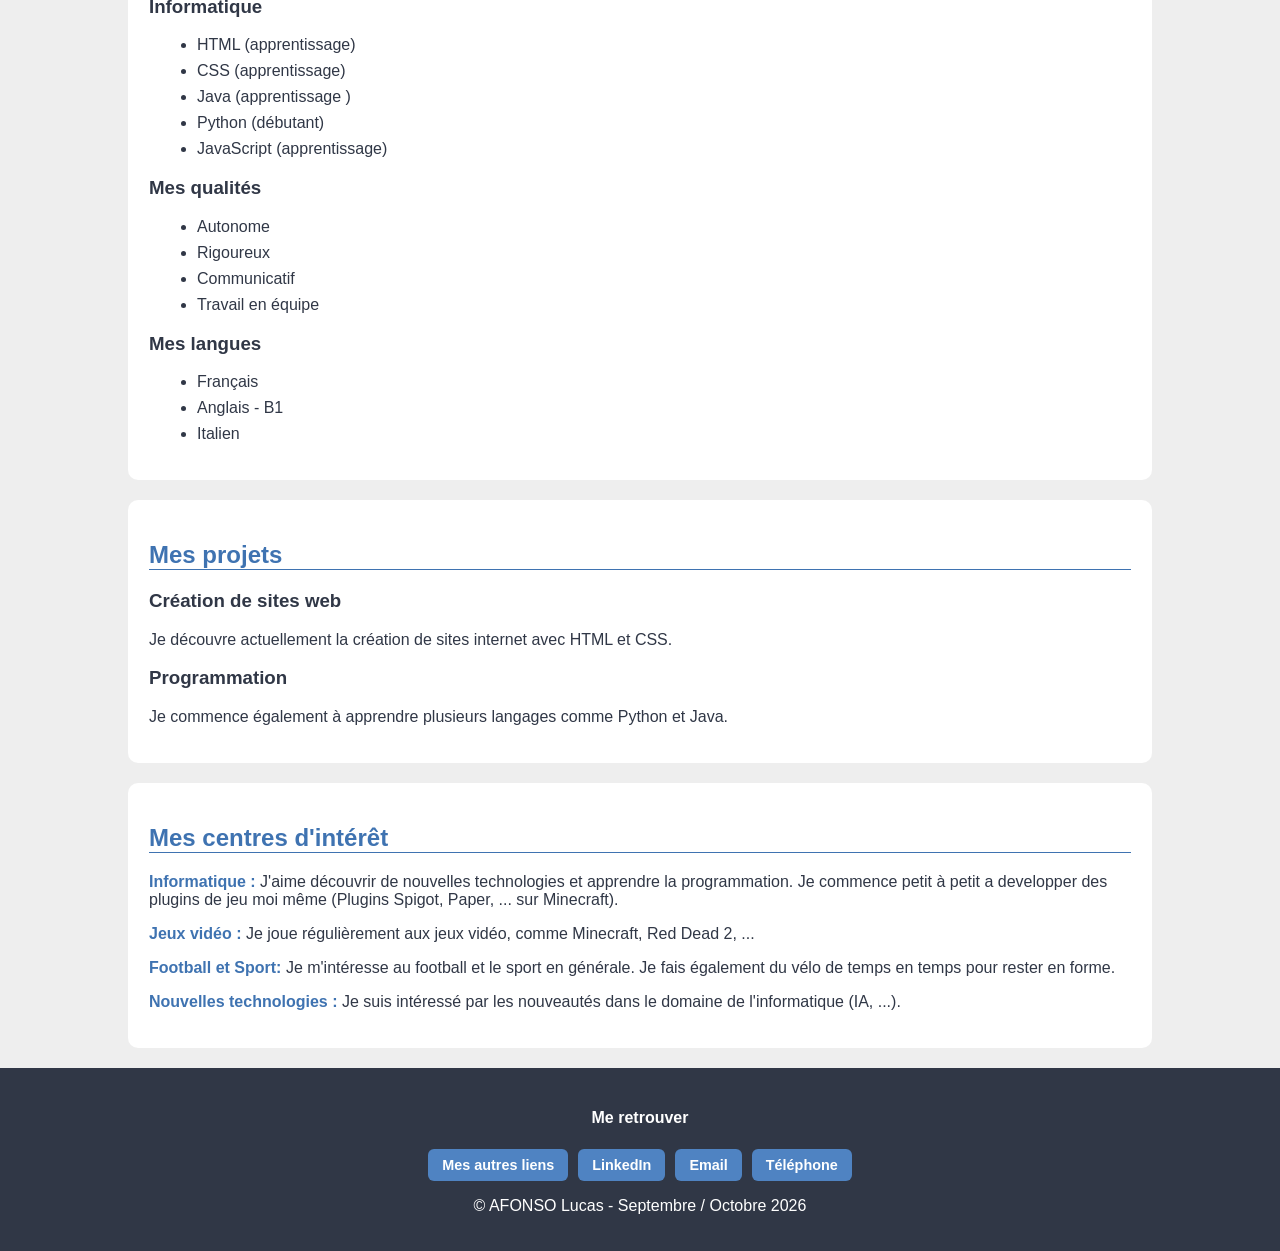
==== commit ba9854e3: "Add files via upload" ====
--- a/index.html
+++ b/index.html
@@ -69,7 +69,8 @@
     <!-- Ma formation -->
     <section id="formation">
       <h2>Ma formation</h2>
-      <table>
+      <div class="table-container">
+        <table>
         <thead>
           <tr>
             <th scope="col">Année</th>
@@ -79,23 +80,25 @@
         </thead>
         <tbody>
           <tr>
-            <td>2026 - 2028</td>
-            <td>Lycée et Institut Supérieur Saint Denis</td>
-            <td>BTS SIO (Services Informatiques aux Organisations)</td>
-          </tr>
-          <tr>
-            <td>2024 - 2026</td>
-            <td>Lycée et Institut Supérieur Saint Denis</td>
-            <td>Baccalauréat STMG (Sciences et Technologies du Management et de la Gestion)</td>
+            <td data-label="Année">2026 - 2028</td>
+            <td data-label="Établissement">Lycée et Institut Supérieur Saint Denis</td>
+            <td data-label="Diplôme">BTS SIO (Services Informatiques aux Organisations)</td>
+          </tr>
+          <tr>
+            <td data-label="Année">2024 - 2026</td>
+            <td data-label="Établissement">Lycée et Institut Supérieur Saint Denis</td>
+            <td data-label="Diplôme">Baccalauréat STMG (Sciences et Technologies du Management et de la Gestion)</td>
           </tr>
         </tbody>
-      </table>
+        </table>
+      </div>
     </section>
 
     <!-- Mes expériences -->
     <section id="experiences">
       <h2>Mes expériences</h2>
-      <table>
+      <div class="table-container">
+        <table>
         <thead>
           <tr>
             <th scope="col">Période</th>
@@ -105,37 +108,38 @@
         </thead>
         <tbody>
           <tr>
-            <td>07/2026 - 08/2026</td>
-            <td>Delmonico Dorel</td>
-            <td>Employé en CDD</td>
-          </tr>
-          <tr>
-            <td>07/2025 - 08/2025</td>
-            <td>Delmonico Dorel</td>
-            <td>Employé en CDD</td>
-          </tr>
-          <tr>
-            <td>07/2024 - 08/2024</td>
-            <td>Delmonico Dorel</td>
-            <td>Employé en CDD</td>
-          </tr>
-          <tr>
-            <td>07/2023</td>
-            <td>SNU</td>
-            <td>Participants - Service National Universel</td>
-          </tr>
-          <tr>
-            <td>12/2022</td>
-            <td>Club de football de Sarras</td>
-            <td>Bénévole</td>
-          </tr>
-          <tr>
-            <td>11/2021</td>
-            <td>Delmonico Dorel</td>
-            <td>Stagiaire - Stage de 3ème</td>
+            <td data-label="Période">07/2026 - 08/2026</td>
+            <td data-label="Entreprise">Delmonico Dorel</td>
+            <td data-label="Poste">Employé en CDD</td>
+          </tr>
+          <tr>
+            <td data-label="Période">07/2025 - 08/2025</td>
+            <td data-label="Entreprise">Delmonico Dorel</td>
+            <td data-label="Poste">Employé en CDD</td>
+          </tr>
+          <tr>
+            <td data-label="Période">07/2024 - 08/2024</td>
+            <td data-label="Entreprise">Delmonico Dorel</td>
+            <td data-label="Poste">Employé en CDD</td>
+          </tr>
+          <tr>
+            <td data-label="Période">07/2023</td>
+            <td data-label="Entreprise">SNU</td>
+            <td data-label="Poste">Participants - Service National Universel</td>
+          </tr>
+          <tr>
+            <td data-label="Période">12/2022</td>
+            <td data-label="Entreprise">Club de football de Sarras</td>
+            <td data-label="Poste">Bénévole</td>
+          </tr>
+          <tr>
+            <td data-label="Période">11/2021</td>
+            <td data-label="Entreprise">Delmonico Dorel</td>
+            <td data-label="Poste">Stagiaire - Stage de 3ème</td>
           </tr>
         </tbody>
-      </table>
+        </table>
+      </div>
     </section>
 
     <!-- Mes compétences -->
--- a/css/style.css
+++ b/css/style.css
@@ -94,7 +94,7 @@
 
 /* Navigation */
 nav {
-  background-color: #4f83c2;
+  background-color: #3f73b1;
   text-align: center;
   padding: 15px;
   width: 100%;
@@ -106,7 +106,7 @@
 
 nav a {
   display: inline-block;
-  background-color: #4f83c2;
+  background-color: #3f73b1;
   color: white;
   padding: 10px 10px;
   border-radius: 6px;
@@ -309,8 +309,16 @@
 }
 
 /* Tableaux */
+.table-container {
+  width: 100%;
+  overflow-x: auto;
+  border-radius: 8px;
+  scrollbar-color: #8fbcf0 #eeeeee;
+}
+
 table {
   width: 100%;
+  min-width: 680px;
   max-width: 800px;
   margin: 24px auto;
   border-collapse: collapse;
@@ -443,21 +451,66 @@
     font-size: 1.3rem;
   }
 
+  .table-container {
+    margin: 16px 0;
+    border: 1px solid #d9e2ed;
+    background-color: #f8fafc;
+  }
+
+  .table-container {
+    overflow: visible;
+    border: 0;
+    background: transparent;
+  }
+
   table {
-    display: table;
-    max-width: 100%;
-    margin: 16px 0;
-    white-space: nowrap;
-  }
-
-  section:has(table) {
-    overflow-x: auto;
-  }
-
-  th,
+    min-width: 0;
+    width: 100%;
+    border-collapse: separate;
+    border-spacing: 0 10px;
+    background: transparent;
+  }
+
+  thead {
+    display: none;
+  }
+
+  tbody,
+  tr,
   td {
-    padding: 9px 11px;
+    display: block;
+    width: 100%;
+  }
+
+  tbody tr {
+    overflow: hidden;
+    border: 1px solid #d9e2ed;
+    border-radius: 8px;
+    background-color: #ffffff;
+    box-shadow: 0 2px 6px rgba(48, 55, 70, 0.08);
+  }
+
+  td {
+    display: flex;
+    gap: 12px;
+    justify-content: space-between;
+    padding: 10px 12px;
+    border-bottom: 1px solid #e5ebf2;
     font-size: 0.88rem;
+    text-align: right;
+    white-space: normal;
+  }
+
+  td:last-child {
+    border-bottom: 0;
+  }
+
+  td::before {
+    flex: 0 0 34%;
+    color: #3f73b1;
+    content: attr(data-label);
+    font-weight: bold;
+    text-align: left;
   }
 
   footer {
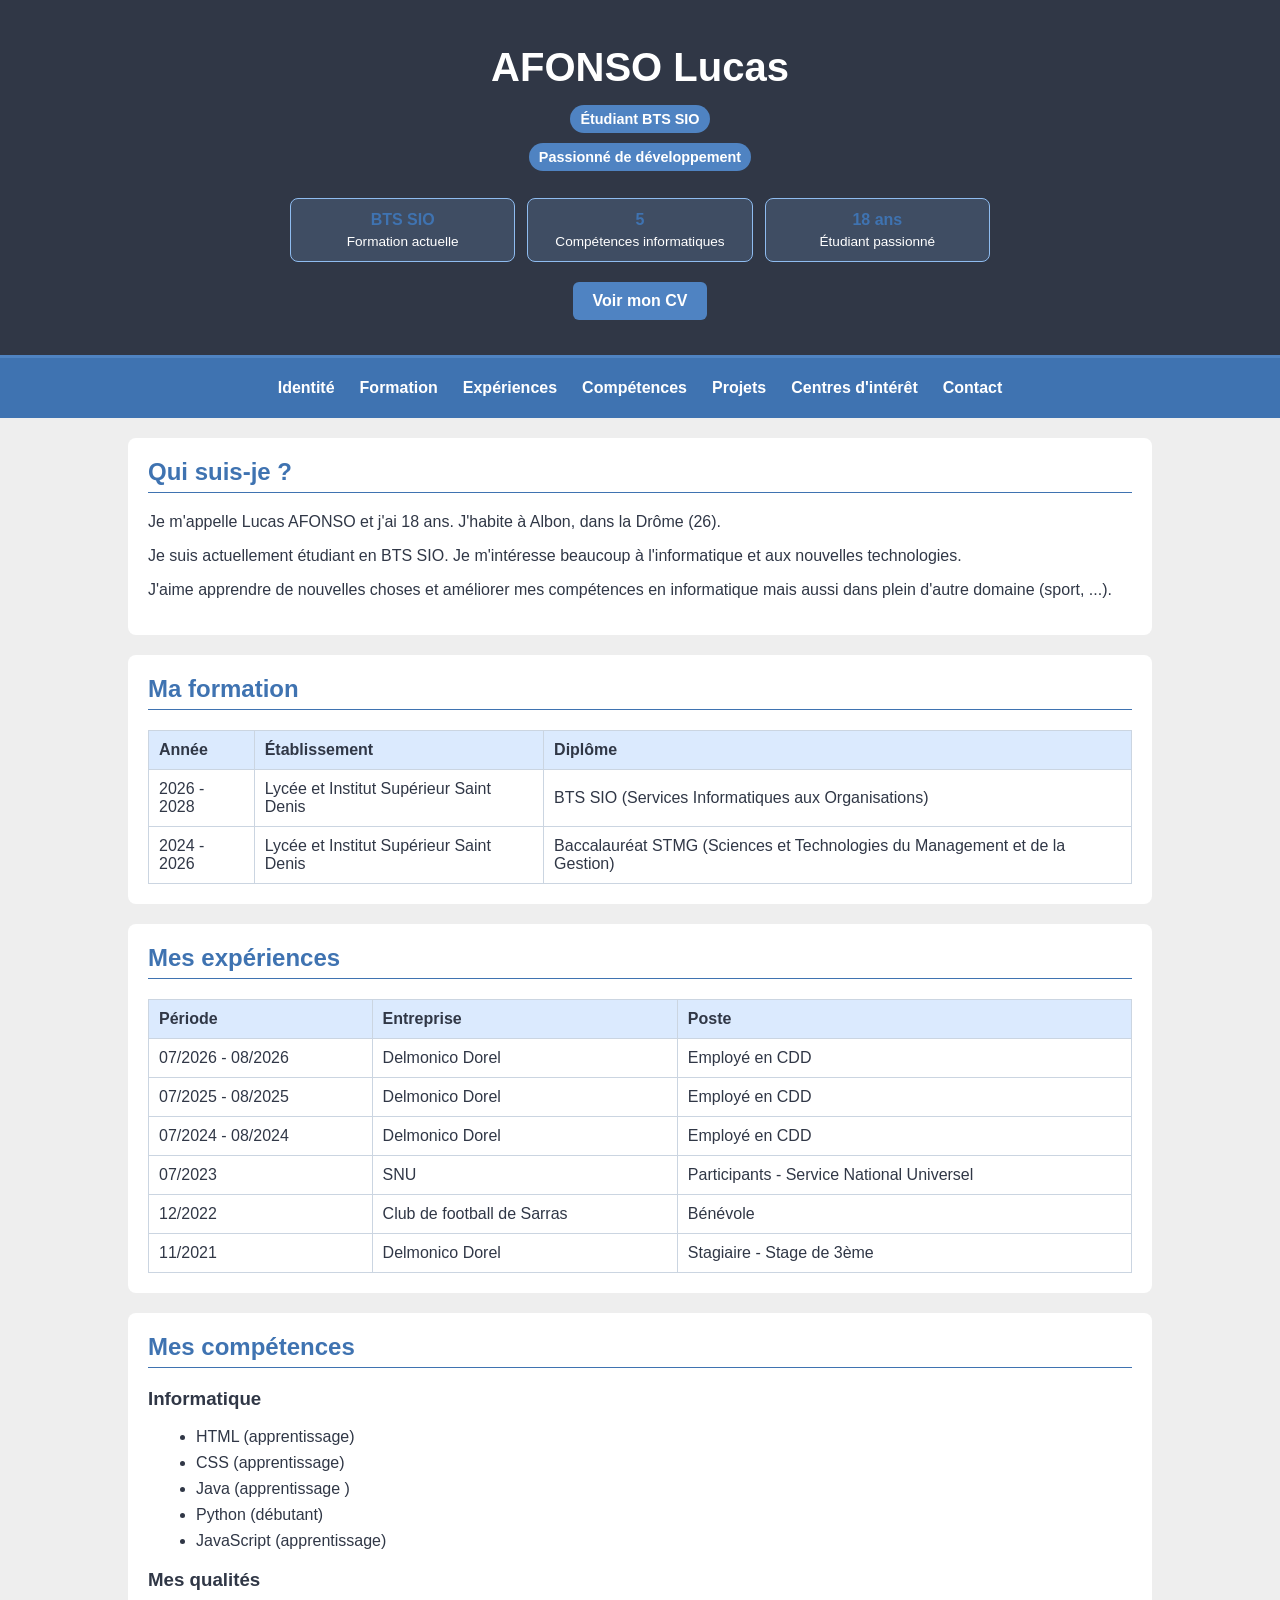
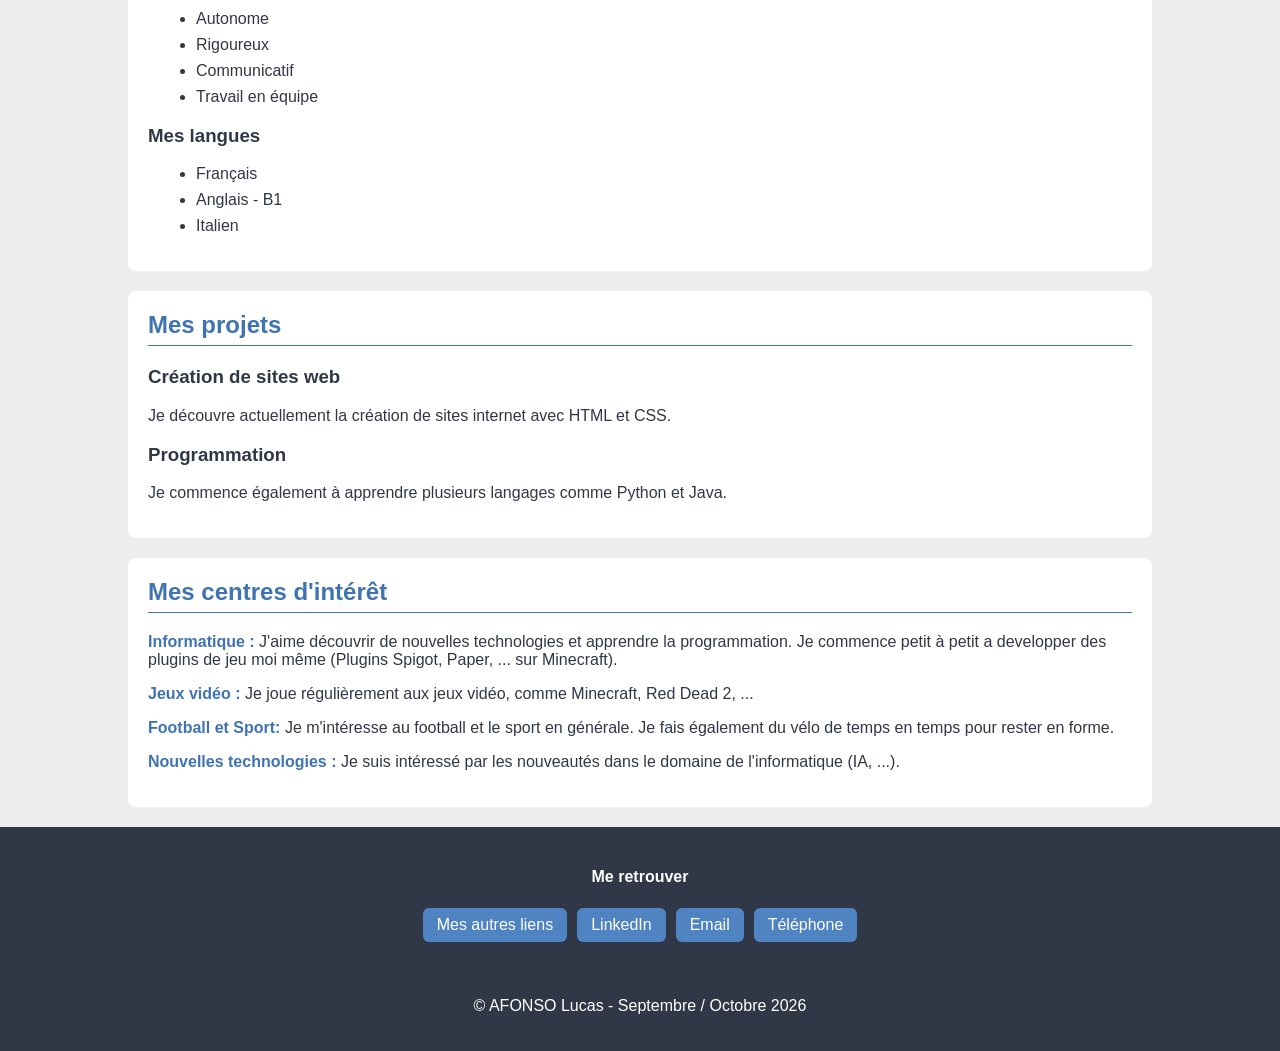
==== commit ae17b17b: "Add files via upload" ====
--- a/index.html
+++ b/index.html
@@ -1,230 +1,255 @@
 <!doctype html>
 <html lang="fr">
-
-<head>
-  <meta charset="UTF-8" />
-  <meta name="viewport" content="width=device-width, initial-scale=1.0" />
-  <meta name="description" content="Biographie de Lucas AFONSO, étudiant en BTS SIO, passionné d'informatique et de nouvelles technologies." />
-  <title>AFONSO Lucas, ma biographie</title>
-  <link rel="stylesheet" href="css/style.css" />
-</head>
-
-<body>
-  <header>
-  <div class="header-container">
-    <h1>AFONSO Lucas</h1>
-    <p class="badge">Étudiant BTS SIO</p>
-    <p class="badge">Passionné de développement</p>
-    <div class="header-stats" aria-label="Quelques informations">
-      <div class="header-stat">
-        <strong>BTS SIO</strong>
-        <span>Formation actuelle</span>
+  <head>
+    <meta charset="UTF-8" />
+    <meta name="viewport" content="width=device-width, initial-scale=1.0" />
+    <meta
+      name="description"
+      content="Biographie de Lucas AFONSO, étudiant en BTS SIO, passionné d'informatique et de nouvelles technologies."
+    />
+    <title>AFONSO Lucas, ma biographie</title>
+    <link rel="stylesheet" href="css/style.css" />
+  </head>
+
+  <body>
+    <header>
+      <div class="header-container">
+        <h1>AFONSO Lucas</h1>
+        <p class="badge">Étudiant BTS SIO</p>
+        <p class="badge">Passionné de développement</p>
+        <div class="header-stats" aria-label="Quelques informations">
+          <div class="header-stat">
+            <strong>BTS SIO</strong>
+            <span>Formation actuelle</span>
+          </div>
+          <div class="header-stat">
+            <strong>5</strong>
+            <span>Compétences informatiques</span>
+          </div>
+          <div class="header-stat">
+            <strong>18 ans</strong>
+            <span>Étudiant passionné</span>
+          </div>
+        </div>
+        <div class="header-actions">
+          <a href="CV .pdf" class="btn-primary" target="_blank" rel="noopener"
+            >Voir mon CV</a
+          >
+        </div>
       </div>
-      <div class="header-stat">
-        <strong>5</strong>
-        <span>Compétences informatiques</span>
+    </header>
+    <nav aria-label="Navigation principale">
+      <div id="menu-navigation" class="menu-navigation">
+        <a href="#identite">Identité</a>
+        <a href="#formation">Formation</a>
+        <a href="#experiences">Expériences</a>
+        <a href="#competences">Compétences</a>
+        <a href="#projets">Projets</a>
+        <a href="#interets">Centres d'intérêt</a>
+        <a href="contact.html" class="btn-secondary">Contact</a>
       </div>
-      <div class="header-stat">
-        <strong>18 ans</strong>
-        <span>Étudiant passionné</span>
+    </nav>
+    <main>
+      <!-- Mon identité -->
+      <section id="identite">
+        <h2>Qui suis-je ?</h2>
+        <p>
+          Je m'appelle Lucas AFONSO et j'ai 18 ans. J'habite à Albon, dans la
+          Drôme (26).
+        </p>
+        <p>
+          Je suis actuellement étudiant en BTS SIO. Je m'intéresse beaucoup à
+          l'informatique et aux nouvelles technologies.
+        </p>
+        <p>
+          J'aime apprendre de nouvelles choses et améliorer mes compétences en
+          informatique mais aussi dans plein d'autre domaine (sport, ...).
+        </p>
+      </section>
+
+      <!-- Ma formation -->
+      <section id="formation">
+        <h2>Ma formation</h2>
+        <div class="table-container">
+          <table>
+            <thead>
+              <tr>
+                <th scope="col">Année</th>
+                <th scope="col">Établissement</th>
+                <th scope="col">Diplôme</th>
+              </tr>
+            </thead>
+            <tbody>
+              <tr>
+                <td data-label="Année">2026 - 2028</td>
+                <td data-label="Établissement">
+                  Lycée et Institut Supérieur Saint Denis
+                </td>
+                <td data-label="Diplôme">
+                  BTS SIO (Services Informatiques aux Organisations)
+                </td>
+              </tr>
+              <tr>
+                <td data-label="Année">2024 - 2026</td>
+                <td data-label="Établissement">
+                  Lycée et Institut Supérieur Saint Denis
+                </td>
+                <td data-label="Diplôme">
+                  Baccalauréat STMG (Sciences et Technologies du Management et
+                  de la Gestion)
+                </td>
+              </tr>
+            </tbody>
+          </table>
+        </div>
+      </section>
+
+      <!-- Mes expériences -->
+      <section id="experiences">
+        <h2>Mes expériences</h2>
+        <div class="table-container">
+          <table>
+            <thead>
+              <tr>
+                <th scope="col">Période</th>
+                <th scope="col">Entreprise</th>
+                <th scope="col">Poste</th>
+              </tr>
+            </thead>
+            <tbody>
+              <tr>
+                <td data-label="Période">07/2026 - 08/2026</td>
+                <td data-label="Entreprise">Delmonico Dorel</td>
+                <td data-label="Poste">Employé en CDD</td>
+              </tr>
+              <tr>
+                <td data-label="Période">07/2025 - 08/2025</td>
+                <td data-label="Entreprise">Delmonico Dorel</td>
+                <td data-label="Poste">Employé en CDD</td>
+              </tr>
+              <tr>
+                <td data-label="Période">07/2024 - 08/2024</td>
+                <td data-label="Entreprise">Delmonico Dorel</td>
+                <td data-label="Poste">Employé en CDD</td>
+              </tr>
+              <tr>
+                <td data-label="Période">07/2023</td>
+                <td data-label="Entreprise">SNU</td>
+                <td data-label="Poste">
+                  Participants - Service National Universel
+                </td>
+              </tr>
+              <tr>
+                <td data-label="Période">12/2022</td>
+                <td data-label="Entreprise">Club de football de Sarras</td>
+                <td data-label="Poste">Bénévole</td>
+              </tr>
+              <tr>
+                <td data-label="Période">11/2021</td>
+                <td data-label="Entreprise">Delmonico Dorel</td>
+                <td data-label="Poste">Stagiaire - Stage de 3ème</td>
+              </tr>
+            </tbody>
+          </table>
+        </div>
+      </section>
+
+      <!-- Mes compétences -->
+      <section id="competences">
+        <h2>Mes compétences</h2>
+        <h3>Informatique</h3>
+        <ul>
+          <li>HTML (apprentissage)</li>
+          <li>CSS (apprentissage)</li>
+          <li>Java (apprentissage )</li>
+          <li>Python (débutant)</li>
+          <li>JavaScript (apprentissage)</li>
+        </ul>
+        <h3>Mes qualités</h3>
+        <ul>
+          <li>Autonome</li>
+          <li>Rigoureux</li>
+          <li>Communicatif</li>
+          <li>Travail en équipe</li>
+        </ul>
+        <h3>Mes langues</h3>
+        <ul>
+          <li>Français</li>
+          <li>Anglais - B1</li>
+          <li>Italien</li>
+        </ul>
+      </section>
+
+      <!-- Mes projets -->
+      <section id="projets">
+        <h2>Mes projets</h2>
+        <h3>Création de sites web</h3>
+        <p>
+          Je découvre actuellement la création de sites internet avec HTML et
+          CSS.
+        </p>
+        <h3>Programmation</h3>
+        <p>
+          Je commence également à apprendre plusieurs langages comme Python et
+          Java.
+        </p>
+      </section>
+
+      <!-- Mes centres d'intérêt -->
+      <section id="interets">
+        <h2>Mes centres d'intérêt</h2>
+        <p>
+          <strong>Informatique :</strong>
+          J'aime découvrir de nouvelles technologies et apprendre la
+          programmation. Je commence petit à petit a developper des plugins de
+          jeu moi même (Plugins Spigot, Paper, ... sur Minecraft).
+        </p>
+        <p>
+          <strong>Jeux vidéo :</strong>
+          Je joue régulièrement aux jeux vidéo, comme Minecraft, Red Dead 2, ...
+        </p>
+        <p>
+          <strong>Football et Sport:</strong>
+          Je m'intéresse au football et le sport en générale. Je fais également
+          du vélo de temps en temps pour rester en forme.
+        </p>
+        <p>
+          <strong>Nouvelles technologies :</strong>
+          Je suis intéressé par les nouveautés dans le domaine de l'informatique
+          (IA, ...).
+        </p>
+      </section>
+    </main>
+    <footer>
+      <div class="footer-col">
+        <h4>Me retrouver</h4>
+        <div class="footer-socials">
+          <a href="https://klyx.lol/souxch" target="_blank" rel="noopener"
+            >Mes autres liens</a
+          >
+          <a
+            href="https://www.linkedin.com/in/lucas-afonso-4b09b1435"
+            target="_blank"
+            rel="noopener"
+            >LinkedIn</a
+          >
+          <a href="mailto:lucasafonso0726@gmail.com">Email</a>
+          <button type="button" class="copy-phone" data-phone="06 50 06 08 55">
+            Téléphone
+          </button>
+        </div>
+        <p class="copy-status" aria-live="polite"></p>
       </div>
-    </div>
-    <div class="header-actions">
-      <a href="CV .pdf" class="btn-primary" target="_blank" rel="noopener">Voir mon CV</a>
-    </div>
-  </div>
-</header>
-  <nav aria-label="Navigation principale">
-    <button class="mobile-menu-button" type="button" aria-expanded="false" aria-controls="menu-navigation">
-      ☰ Menu
+      <p>&copy; AFONSO Lucas - Septembre / Octobre 2026</p>
+    </footer>
+    <button
+      id="btnRetourHaut"
+      type="button"
+      title="Retour en haut"
+      aria-label="Retourner en haut de la page"
+    >
+      ↑
     </button>
-    <div id="menu-navigation" class="menu-navigation">
-    <a href="#identite">Identité</a>
-    <a href="#formation">Formation</a>
-    <a href="#experiences">Expériences</a>
-    <a href="#competences">Compétences</a>
-    <a href="#projets">Projets</a>
-    <a href="#interets">Centres d'intérêt</a>
-    <a href="contact.html" class="btn-secondary">Contact</a>
-    </div>
-  </nav>
-  <main>
-    <!-- Mon identité -->
-    <section id="identite">
-      <h2>Qui suis-je ?</h2>
-      <p>
-        Je m'appelle Lucas AFONSO et j'ai 18 ans. J'habite à Albon, dans la
-        Drôme (26).
-      </p>
-      <p>
-        Je suis actuellement étudiant en BTS SIO. Je m'intéresse beaucoup à
-        l'informatique et aux nouvelles technologies.
-      </p>
-      <p>
-        J'aime apprendre de nouvelles choses et améliorer mes compétences en
-        informatique mais aussi dans plein d'autre domaine (sport, ...).
-      </p>
-    </section>
-
-    <!-- Ma formation -->
-    <section id="formation">
-      <h2>Ma formation</h2>
-      <div class="table-container">
-        <table>
-        <thead>
-          <tr>
-            <th scope="col">Année</th>
-            <th scope="col">Établissement</th>
-            <th scope="col">Diplôme</th>
-          </tr>
-        </thead>
-        <tbody>
-          <tr>
-            <td data-label="Année">2026 - 2028</td>
-            <td data-label="Établissement">Lycée et Institut Supérieur Saint Denis</td>
-            <td data-label="Diplôme">BTS SIO (Services Informatiques aux Organisations)</td>
-          </tr>
-          <tr>
-            <td data-label="Année">2024 - 2026</td>
-            <td data-label="Établissement">Lycée et Institut Supérieur Saint Denis</td>
-            <td data-label="Diplôme">Baccalauréat STMG (Sciences et Technologies du Management et de la Gestion)</td>
-          </tr>
-        </tbody>
-        </table>
-      </div>
-    </section>
-
-    <!-- Mes expériences -->
-    <section id="experiences">
-      <h2>Mes expériences</h2>
-      <div class="table-container">
-        <table>
-        <thead>
-          <tr>
-            <th scope="col">Période</th>
-            <th scope="col">Entreprise</th>
-            <th scope="col">Poste</th>
-          </tr>
-        </thead>
-        <tbody>
-          <tr>
-            <td data-label="Période">07/2026 - 08/2026</td>
-            <td data-label="Entreprise">Delmonico Dorel</td>
-            <td data-label="Poste">Employé en CDD</td>
-          </tr>
-          <tr>
-            <td data-label="Période">07/2025 - 08/2025</td>
-            <td data-label="Entreprise">Delmonico Dorel</td>
-            <td data-label="Poste">Employé en CDD</td>
-          </tr>
-          <tr>
-            <td data-label="Période">07/2024 - 08/2024</td>
-            <td data-label="Entreprise">Delmonico Dorel</td>
-            <td data-label="Poste">Employé en CDD</td>
-          </tr>
-          <tr>
-            <td data-label="Période">07/2023</td>
-            <td data-label="Entreprise">SNU</td>
-            <td data-label="Poste">Participants - Service National Universel</td>
-          </tr>
-          <tr>
-            <td data-label="Période">12/2022</td>
-            <td data-label="Entreprise">Club de football de Sarras</td>
-            <td data-label="Poste">Bénévole</td>
-          </tr>
-          <tr>
-            <td data-label="Période">11/2021</td>
-            <td data-label="Entreprise">Delmonico Dorel</td>
-            <td data-label="Poste">Stagiaire - Stage de 3ème</td>
-          </tr>
-        </tbody>
-        </table>
-      </div>
-    </section>
-
-    <!-- Mes compétences -->
-    <section id="competences">
-      <h2>Mes compétences</h2>
-      <h3>Informatique</h3>
-      <ul>
-        <li>HTML (apprentissage)</li>
-        <li>CSS (apprentissage)</li>
-        <li>Java (apprentissage )</li>
-        <li>Python (débutant)</li>
-        <li>JavaScript (apprentissage)</li>
-      </ul>
-      <h3>Mes qualités</h3>
-      <ul>
-        <li>Autonome</li>
-        <li>Rigoureux</li>
-        <li>Communicatif</li>
-        <li>Travail en équipe</li>
-      </ul>
-      <h3>Mes langues</h3>
-      <ul>
-        <li>Français</li>
-        <li>Anglais - B1</li>
-        <li>Italien</li>
-      </ul>
-    </section>
-
-    <!-- Mes projets -->
-    <section id="projets">
-      <h2>Mes projets</h2>
-      <h3>Création de sites web</h3>
-      <p>
-        Je découvre actuellement la création de sites internet avec HTML et
-        CSS.
-      </p>
-      <h3>Programmation</h3>
-      <p>
-        Je commence également à apprendre plusieurs langages comme Python et
-        Java.
-      </p>
-    </section>
-
-    <!-- Mes centres d'intérêt -->
-    <section id="interets">
-      <h2>Mes centres d'intérêt</h2>
-      <p>
-        <strong>Informatique :</strong>
-        J'aime découvrir de nouvelles technologies et apprendre la
-        programmation. Je commence petit à petit a developper des plugins de
-        jeu moi même (Plugins Spigot, Paper, ... sur Minecraft).
-      </p>
-      <p>
-        <strong>Jeux vidéo :</strong>
-        Je joue régulièrement aux jeux vidéo, comme Minecraft, Red Dead 2, ...
-      </p>
-      <p>
-        <strong>Football et Sport:</strong>
-        Je m'intéresse au football et le sport en générale. Je fais également
-        du vélo de temps en temps pour rester en forme.
-      </p>
-      <p>
-        <strong>Nouvelles technologies :</strong>
-        Je suis intéressé par les nouveautés dans le domaine de l'informatique
-        (IA, ...).
-      </p>
-    </section>
-  </main>
-  <footer>
-    <div class="footer-col">
-      <h4> Me retrouver </h4>
-      <div class="footer-socials">
-        <a href="https://klyx.lol/souxch" target="_blank" rel="noopener">Mes autres liens</a>
-        <a href="https://www.linkedin.com/in/lucas-afonso-4b09b1435" target="_blank" rel="noopener">LinkedIn</a>
-        <a href="mailto:lucasafonso0726@gmail.com">Email</a>
-        <button type="button" class="copy-phone" data-phone="06 50 06 08 55">
-          Téléphone
-        </button>
-      </div>
-      <p class="copy-status" aria-live="polite"></p>
-    </div>
-    <p>&copy; AFONSO Lucas - Septembre / Octobre 2026</p>
-  </footer>
-  <button id="btnRetourHaut" title="Retour en haut">↑</button>
-  <script src="js/script.js"></script>
-</body>
-
-</html>+    <script src="js/script.js"></script>
+  </body>
+</html>
--- a/css/style.css
+++ b/css/style.css
@@ -1,154 +1,198 @@
-/* Base */
+/* ========================================================================== */
+/*                         STYLES GENERALES                                   */
+/* ========================================================================== */
+
+/* Les dimensions incluent aussi les bordures et les espacements intérieurs. */
 * {
   box-sizing: border-box;
 }
 
 body {
-  margin: auto;
+  margin: 0;
   background-color: #eeeeee;
-  font-family: Arial;
   color: #303746;
-  overflow-x: hidden;
-}
-
-/* Header */
+  font-family: Arial, sans-serif;
+}
+
+/* ========================================================================== */
+/*                          HEADER                                            */
+/* ========================================================================== */
+
+/* En-tête de la page */
 header {
-  background: linear-gradient(135deg, #212733 0%, #303746 100%);
+  padding: 45px 20px 35px;
+  background-color: #303746;
+  border-bottom: 3px solid #4f83c2;
   color: white;
   text-align: center;
-  padding: 60px 20px 40px 20px;
-  border-bottom: 3px solid #4f83c2;
-}
-
+}
+
+/* Flexbox permet d'empiler et de centrer les éléments. */
+.header-container {
+  display: flex;
+  flex-direction: column;
+  align-items: center;
+}
+
+/* Titre */
 header h1 {
+  margin: 0 0 10px;
   font-size: 2.5rem;
-  margin: 0 0 10px 0;
-  letter-spacing: 1px;
-}
-
+}
+
+/* Petits badges de présentation */
+header p.badge {
+  display: inline-block;
+  margin: 5px;
+  padding: 6px 10px;
+  border-radius: 20px;
+  background-color: #4f83c2;
+  color: white;
+  font-size: 0.9rem;
+  font-weight: bold;
+}
+
+/* Stats */
+.header-stats {
+  display: flex;
+  justify-content: center;
+  gap: 12px;
+  width: 100%;
+  max-width: 700px;
+  margin-top: 22px;
+}
+
+/* Une case par statistique */
+.header-stat {
+  flex: 1;
+  padding: 12px;
+  border: 1px solid #8fbcf0;
+  border-radius: 8px;
+  background-color: #3f4d63;
+}
+
+.header-stat strong,
+.header-stat span {
+  display: block;
+}
+
+.header-stat span {
+  margin-top: 5px;
+  font-size: 0.85rem;
+}
+
+/* Centre le bouton du CV */
 .header-actions {
+  display: flex;
+  justify-content: center;
   margin-top: 20px;
 }
-
-/* Boutons et badges */
-.btn-primary {
-  display: inline-block;
-  background-color: #4f83c2;
-  color: white;
-  padding: 10px 20px;
-  border-radius: 6px;
+/* ========================================================================== */
+/*                                 NAV                                        */
+/* ========================================================================== */
+
+/* La navigation reste visible en haut quand on défile */
+nav {
+  position: sticky;
+  top: 0;
+  /* La navigation passe au-dessus de tous */
+  z-index: 1;
+  width: 100%;
+  padding: 12px;
+  background-color: #3f73b1;
+  text-align: center;
+}
+
+/* Aligne les liens du nav */
+.menu-navigation {
+  display: flex;
+  flex-wrap: wrap;
+  justify-content: center;
+  gap: 5px;
+}
+
+/* Nav */
+nav a,
+.btn-primary,
+.footer-socials a,
+.copy-phone {
+  color: white;
   text-decoration: none;
   font-weight: bold;
+}
+
+/* Apparence des liens */
+nav a {
+  padding: 9px 10px;
+  border-radius: 5px;
   transition:
     background-color 0.2s ease,
     transform 0.2s ease;
 }
 
-.btn-primary:hover {
-  background-color: #3a6699;
-  transform: translateY(-2px);
-}
-
-header p.badge {
-  display: inline-block;
+/* Couleur au survol et couleur du lien de la section actuelle. */
+nav a:hover,
+nav a.active,
+.btn-primary:hover,
+.footer-socials a:hover,
+.copy-phone:hover {
+  background-color: #2f5989;
+}
+
+nav a:focus-visible,
+.btn-primary:focus-visible,
+.footer-socials a:focus-visible,
+.copy-phone:focus-visible,
+#btnRetourHaut:focus-visible {
+  /* Indique clairement l'élément sélectionné au clavier. */
+  outline: 3px solid #facc15;
+  outline-offset: 3px;
+}
+
+/* Bouton CV */
+.btn-primary {
+  padding: 10px 20px;
+  border-radius: 6px;
   background-color: #4f83c2;
-  color: white;
-  padding: 6px 10px;
-  border-radius: 20px;
-  font-size: 0.9rem;
-  font-weight: bold;
-  margin-top: 10px;
-}
-
-.header-stats {
-  display: flex;
-  justify-content: center;
-  gap: 14px;
-  max-width: 700px;
-  margin: 24px auto 0;
-}
-
-.header-stat {
-  flex: 1;
-  padding: 12px 16px;
-  border: 1px solid rgba(255, 255, 255, 0.35);
-  border-radius: 8px;
-  background-color: rgba(79, 131, 194, 0.25);
-}
-
-.header-stat strong,
-.header-stat span {
-  display: block;
-}
-
-.header-stat strong {
-  color: #ffffff;
-  font-size: 1.15rem;
-}
-
-.header-stat span {
-  margin-top: 4px;
-  color: #dbeafe;
-  font-size: 0.85rem;
-}
-
-/* Navigation */
-nav {
-  background-color: #3f73b1;
-  text-align: center;
-  padding: 15px;
-  width: 100%;
-  box-sizing: border-box;
-  position: sticky;
-  top: 0;
-  z-index: 1000;
-}
-
-nav a {
-  display: inline-block;
-  background-color: #3f73b1;
-  color: white;
-  padding: 10px 10px;
-  border-radius: 6px;
-  text-decoration: none;
-  font-weight: bold;
   transition:
     background-color 0.2s ease,
     transform 0.2s ease;
 }
 
-.mobile-menu-button {
-  display: none;
-}
-
-.menu-navigation {
-  display: flex;
-  justify-content: center;
-  gap: 4px;
-}
-
-nav a:hover {
-  background-color: #3a6699;
+/* Petit déplacement vers le haut au survol. */
+nav a:hover,
+.btn-primary:hover,
+.footer-socials a:hover,
+.copy-phone:hover {
   transform: translateY(-2px);
 }
 
-/* Contenu */
+/* ========================================================================== */
+/*                         CONTENU PRINCIPAL                                  */
+/* ========================================================================== */
+
+/* Contenu principal centré */
 main {
+  display: flex;
+  flex-direction: column;
   width: 80%;
+  max-width: 1100px;
   margin: auto;
 }
 
+/* Sections (formation, ...) */
 section {
-  background-color: white;
   margin-top: 20px;
   padding: 20px;
-  border: 1px solid transparent;
-  border-radius: 10px;
+  border-radius: 8px;
+  background-color: white;
 }
 
 h2 {
+  margin-top: 0;
+  padding-bottom: 6px;
+  border-bottom: 1px solid #3f73b1;
   color: #3f73b1;
-  border-bottom: 1px solid #3f73b1;
 }
 
 h3 {
@@ -163,384 +207,108 @@
   margin: 8px;
 }
 
-/* Footer */
+/* ========================================================================== */
+/*                         TABLEAUX                                           */
+/* ========================================================================== */
+
+/* Évite que le tableau dépasse de son conteneur. */
+.table-container {
+  width: 100%;
+  overflow-x: auto;
+}
+
+/* Tableau sur toute la largeur */
+table {
+  width: 100%;
+  min-width: 650px;
+  border-collapse: collapse;
+}
+
+/* Cellules du tableau */
+th,
+td {
+  padding: 10px;
+  border: 1px solid #cbd5e1;
+  text-align: left;
+}
+
+/* En-tête du tableau */
+th {
+  background-color: #dbeafe;
+}
+
+/* ========================================================================== */
+/*                                  FOOTER                                    */
+/* ========================================================================== */
+
+/* Footer centré */
 footer {
-  background-color: #303746;
-  color: white;
-  text-align: center;
-  padding: 20px;
-  margin-top: 20px;
-}
-
-.footer-col {
-  text-align: center;
-}
-
-.footer-socials {
-  display: flex;
-  flex-wrap: wrap;
-  justify-content: center;
+  display: flex;
+  flex-direction: column;
   align-items: center;
   gap: 10px;
-  width: 100%;
+  margin-top: 20px;
+  padding: 20px;
+  background-color: #303746;
+  color: white;
+  text-align: center;
+}
+
+/* Liens et bouton du pied de page. */
+.footer-socials {
+  display: flex;
+  flex-wrap: wrap;
+  justify-content: center;
+  gap: 10px;
   margin-top: 10px;
 }
 
-.footer-socials a {
-  display: inline-flex;
-  justify-content: center;
-  align-items: center;
+/* Même apparence pour les liens et le bouton du pied de page. */
+.footer-socials a,
+.copy-phone {
+  padding: 8px 14px;
+  border: 0;
+  border-radius: 6px;
   background-color: #4f83c2;
-  color: #ffffff;
-  padding: 8px 14px;
-  border-radius: 6px;
-  text-decoration: none;
-  font-weight: bold;
-  font-size: 0.9rem;
-  transition:
-    background-color 0.2s ease,
-    transform 0.2s ease;
-  text-align: center;
-}
-
-.footer-socials a:hover,
-.copy-phone:hover {
-  background-color: #3a6699;
-  transform: translateY(-2px);
-}
-
-.copy-phone {
-  display: inline-flex;
-  justify-content: center;
-  align-items: center;
-  background-color: #4f83c2;
-  color: #ffffff;
-  padding: 8px 14px;
-  border: none;
-  border-radius: 6px;
   font: inherit;
-  font-size: 0.9rem;
-  font-weight: bold;
   cursor: pointer;
   transition:
     background-color 0.2s ease,
     transform 0.2s ease;
 }
 
-.copy-phone:focus-visible {
-  outline: 2px solid #ffffff;
-  outline-offset: 2px;
-}
-
-/* Notification de copie */
 .copy-status {
-  display: none;
-  position: fixed;
-  right: 24px;
-  bottom: 24px;
-  z-index: 1100;
-  max-width: min(360px, calc(100vw - 48px));
-  margin: 0;
-  padding: 14px 18px;
-  border: 2px solid;
-  border-radius: 8px;
-  color: #ffffff;
-  font-size: 1.05rem;
-  font-weight: bold;
-  line-height: 1.5;
-  box-shadow: 0 6px 18px rgba(0, 0, 0, 0.3);
-  animation: notification-entree 0.25s ease-out;
-}
-
-.copy-status:not(:empty) {
-  display: block;
-}
-
-.copy-status.copy-success {
-  border-color: #8ee6a1;
-  background-color: #176b32;
-}
-
-.copy-status.copy-error {
-  border-color: #ffaaa4;
-  background-color: #a52a24;
-}
-
-@keyframes notification-entree {
-  from {
-    opacity: 0;
-    transform: translateY(12px);
-  }
-
-  to {
-    opacity: 1;
-    transform: translateY(0);
-  }
-}
-
-/* Retour en haut */
+  min-height: 1.2em;
+  margin: 10px 0 0;
+}
+
+/* ========================================================================== */
+/*                         BOUTON RETOUR EN HAUT                              */
+/* ========================================================================== */
+
 #btnRetourHaut {
   display: none;
+  /* Le bouton reste au même endroit à l'écran pendant le défilement. */
   position: fixed;
-  bottom: 30px;
-  right: 30px;
+  right: 25px;
+  bottom: 25px;
+  align-items: center;
+  justify-content: center;
+  width: 45px;
+  height: 45px;
+  border: 0;
+  border-radius: 50%;
   background-color: #4f83c2;
   color: white;
-  border: none;
+  font-size: 20px;
+  line-height: 1;
   cursor: pointer;
-  width: 50px;
-  height: 50px;
-  border-radius: 50%;
-  font-size: 20px;
-  text-align: center;
-  line-height: 50px;
-  padding: 0;
-  box-shadow: 0 4px 10px rgba(0, 0, 0, 0.2);
-  transition: all 0.3s ease;
-  display: flex;
-  justify-content: center;
-  align-items: center;
+  transition:
+    background-color 0.3s ease,
+    transform 0.3s ease;
 }
 
 #btnRetourHaut:hover {
-  background-color: #3a6699;
+  background-color: #2f5989;
   transform: translateY(-5px);
-  box-shadow: 0 6px 15px rgba(0, 0, 0, 0.3);
-}
-
-/* Tableaux */
-.table-container {
-  width: 100%;
-  overflow-x: auto;
-  border-radius: 8px;
-  scrollbar-color: #8fbcf0 #eeeeee;
-}
-
-table {
-  width: 100%;
-  min-width: 680px;
-  max-width: 800px;
-  margin: 24px auto;
-  border-collapse: collapse;
-  font-family:
-    system-ui,
-    -apple-system,
-    sans-serif;
-  border-radius: 8px;
-  overflow: hidden;
-  background-color: #ffffff;
-}
-
-th,
-td {
-  padding: 12px 16px;
-  text-align: left;
-}
-
-@media (max-width: 600px) {
-  header {
-    padding: 34px 14px 28px;
-  }
-
-  header h1 {
-    font-size: clamp(1.8rem, 8vw, 2.2rem);
-    margin-bottom: 8px;
-  }
-
-  header p.badge {
-    display: block;
-    width: fit-content;
-    max-width: 100%;
-    margin: 10px auto 0;
-  }
-
-  .header-stats {
-    flex-direction: column;
-    gap: 7px;
-    margin-top: 18px;
-  }
-
-  .header-stat {
-    display: flex;
-    align-items: center;
-    justify-content: space-between;
-    gap: 12px;
-    padding: 10px 13px;
-    text-align: left;
-  }
-
-  .header-stat span {
-    margin-top: 0;
-    text-align: right;
-  }
-
-  .header-actions {
-    margin-top: 18px;
-  }
-
-  .btn-primary {
-    width: 100%;
-    padding: 12px 16px;
-  }
-
-  nav {
-    padding: 8px 10px;
-  }
-
-  .mobile-menu-button {
-    display: block;
-    width: 100%;
-    padding: 10px;
-    border: 1px solid rgba(255, 255, 255, 0.45);
-    border-radius: 6px;
-    background-color: #3a6699;
-    color: #ffffff;
-    font: inherit;
-    font-weight: bold;
-    cursor: pointer;
-  }
-
-  .mobile-menu-button:focus-visible {
-    outline: 2px solid #ffffff;
-    outline-offset: 2px;
-  }
-
-  .menu-navigation {
-    display: none;
-    flex-direction: column;
-    gap: 5px;
-    padding-top: 8px;
-  }
-
-  nav.menu-open .menu-navigation {
-    display: flex;
-    animation: menu-apparition 0.2s ease-out;
-  }
-
-  .menu-navigation a {
-    width: 100%;
-    padding: 10px;
-    font-size: 0.9rem;
-  }
-
-  @keyframes menu-apparition {
-    from {
-      opacity: 0;
-      transform: translateY(-5px);
-    }
-
-    to {
-      opacity: 1;
-      transform: translateY(0);
-    }
-  }
-
-  main {
-    width: 100%;
-    padding: 0 10px;
-  }
-
-  section {
-    margin-top: 10px;
-    padding: 15px 13px;
-    border-radius: 8px;
-  }
-
-  h2 {
-    margin-top: 4px;
-    font-size: 1.3rem;
-  }
-
-  .table-container {
-    margin: 16px 0;
-    border: 1px solid #d9e2ed;
-    background-color: #f8fafc;
-  }
-
-  .table-container {
-    overflow: visible;
-    border: 0;
-    background: transparent;
-  }
-
-  table {
-    min-width: 0;
-    width: 100%;
-    border-collapse: separate;
-    border-spacing: 0 10px;
-    background: transparent;
-  }
-
-  thead {
-    display: none;
-  }
-
-  tbody,
-  tr,
-  td {
-    display: block;
-    width: 100%;
-  }
-
-  tbody tr {
-    overflow: hidden;
-    border: 1px solid #d9e2ed;
-    border-radius: 8px;
-    background-color: #ffffff;
-    box-shadow: 0 2px 6px rgba(48, 55, 70, 0.08);
-  }
-
-  td {
-    display: flex;
-    gap: 12px;
-    justify-content: space-between;
-    padding: 10px 12px;
-    border-bottom: 1px solid #e5ebf2;
-    font-size: 0.88rem;
-    text-align: right;
-    white-space: normal;
-  }
-
-  td:last-child {
-    border-bottom: 0;
-  }
-
-  td::before {
-    flex: 0 0 34%;
-    color: #3f73b1;
-    content: attr(data-label);
-    font-weight: bold;
-    text-align: left;
-  }
-
-  footer {
-    padding: 18px 10px;
-  }
-
-  .footer-socials {
-    gap: 8px;
-  }
-
-  .footer-socials a,
-  .copy-phone {
-    flex: 1 1 calc(50% - 8px);
-    min-height: 38px;
-    padding: 8px 6px;
-  }
-
-  .copy-status {
-    right: 12px;
-    bottom: 12px;
-    max-width: calc(100vw - 24px);
-    padding: 12px 14px;
-    font-size: 0.95rem;
-  }
-
-  #btnRetourHaut {
-    right: 14px;
-    bottom: 14px;
-    width: 44px;
-    height: 44px;
-    font-size: 18px;
-  }
-}
+}
